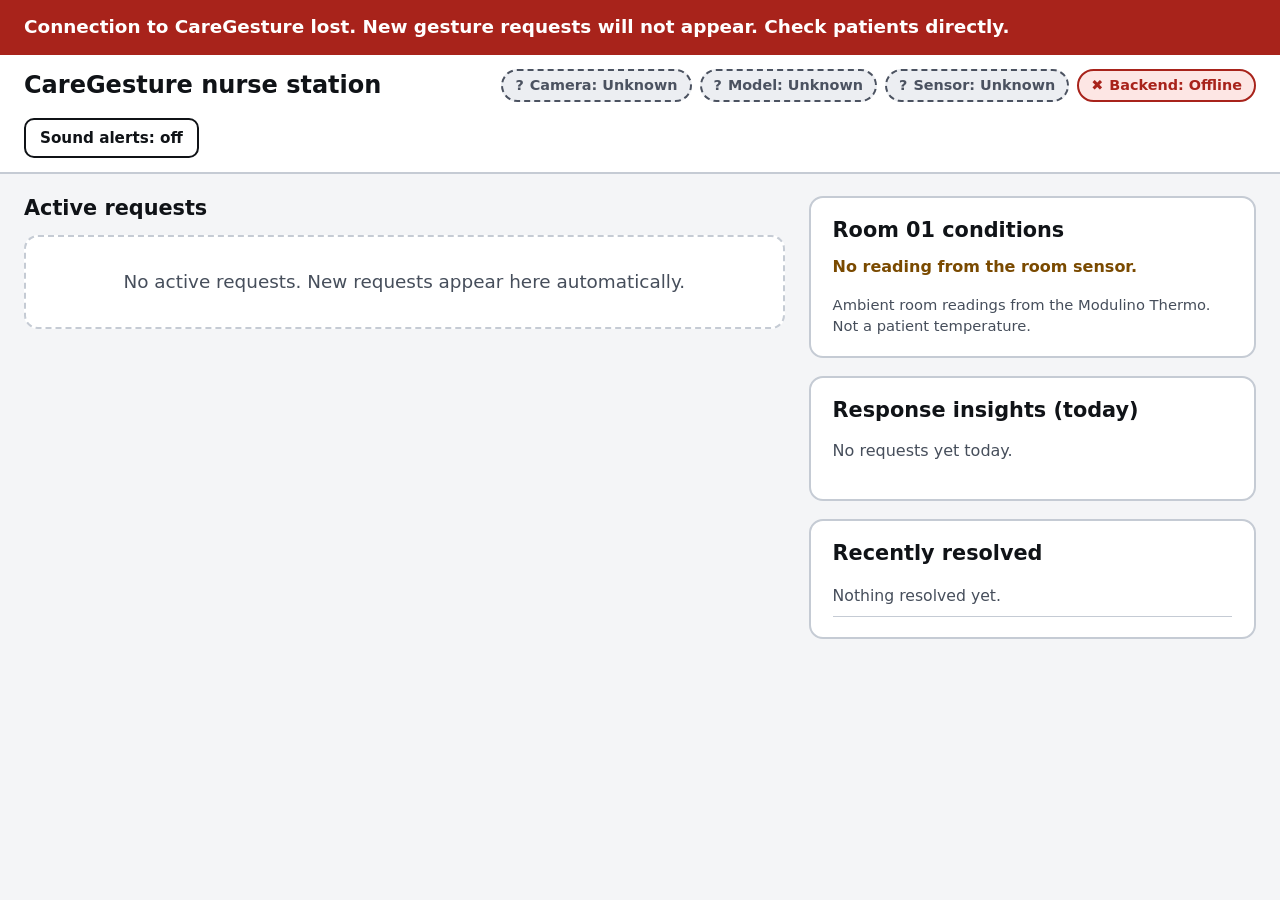
==== frontend/nurse.html @ 03e3c7c7 "Add patient and nurse dashboards for api.py" ====
<!doctype html>
<html lang="en">
<head>
  <meta charset="utf-8">
  <meta name="viewport" content="width=device-width, initial-scale=1">
  <title>CareGesture - Nurse station</title>
  <link rel="stylesheet" href="styles.css">
</head>
<body class="nurse">
  <div id="conn-banner" class="banner banner-danger" role="alert" hidden>
    Connection to CareGesture lost. New gesture requests will not appear. Check patients directly.
  </div>
  <div id="mock-banner" class="banner banner-demo" hidden>
    Demo mode: simulated data. Fictional rooms only. Not a clinical nurse-call system.
  </div>

  <header class="nurse-header">
    <h1>CareGesture nurse station</h1>
    <div id="health" class="health" aria-label="System health"></div>
    <button id="sound-toggle" class="btn btn-small" aria-pressed="false">Sound alerts: off</button>
  </header>

  <main class="nurse-main">
    <section aria-labelledby="active-title">
      <div class="section-head">
        <h2 id="active-title">Active requests</h2>
        <span id="active-count" class="count"></span>
      </div>
      <p id="notice" class="insight-callout" role="status" hidden></p>
      <div id="active-list" class="request-list"></div>
      <p id="sr-announce" class="muted" aria-live="assertive" style="position:absolute;left:-9999px"></p>
    </section>

    <aside class="side">
      <section class="panel" aria-labelledby="env-title">
        <h2 id="env-title">Room <span id="room-id"></span> conditions</h2>
        <div id="env-panel"></div>
        <p class="env-note">Ambient room readings from the Modulino Thermo. Not a patient temperature.</p>
      </section>

      <section class="panel" aria-labelledby="insight-title">
        <h2 id="insight-title">Response insights (today)</h2>
        <div id="insights"></div>
      </section>

      <section class="panel" aria-labelledby="resolved-title">
        <h2 id="resolved-title">Recently resolved</h2>
        <ol id="resolved-list" class="resolved-list"></ol>
      </section>
    </aside>
  </main>

  <section id="mock-controls" class="mock-controls" aria-labelledby="mock-title" hidden>
    <h2 id="mock-title">Demo-only controls</h2>
    <div class="row">
      <button class="btn btn-small" data-mock="seed">Add sample history</button>
      <button class="btn btn-small" data-mock="sensor" id="mock-sensor">Unplug sensor</button>
      <button class="btn btn-small" data-mock="reset">Reset demo</button>
      <span class="muted">Make gestures from the patient page's demo controls.</span>
    </div>
  </section>

  <script src="api_client.js"></script>
  <script>
  (function () {
    'use strict';
    const api = window.CareAPI;
    const u = api.util;
    const $ = (id) => document.getElementById(id);

    let requests = [];
    let status = null;
    let env = null;
    let detection = null;
    let failures = 0;
    let everConnected = false;
    let knownIds = null;
    const freshIds = new Set();
    const overdueAlerted = new Set();
    const pending = new Set();
    const errors = new Map();
    let soundOn = false;
    let audioCtx = null;

    $('room-id').textContent = api.ROOM_ID;

    // ---------- live updates ----------
    function onSnapshot(snap) {
      requests = snap.requests;
      status = snap.status;
      if (snap.environment !== undefined) env = snap.environment; // undefined = keep last reading
      failures = 0;
      everConnected = true;
      noticeChanges();
      render();
    }

    function onFail() {
      failures++;
      render();
    }

    async function pollDetection() {
      try { detection = await api.getDetection(); } catch (err) { detection = null; }
    }

    function loop(fn, ms) {
      (async function tick() {
        await fn();
        setTimeout(tick, ms);
      })();
    }

    // ---------- alerts ----------
    function beep(freq, ms) {
      if (!soundOn || !audioCtx) return;
      const osc = audioCtx.createOscillator();
      const gain = audioCtx.createGain();
      osc.frequency.value = freq;
      gain.gain.value = 0.15;
      osc.connect(gain).connect(audioCtx.destination);
      osc.start();
      osc.stop(audioCtx.currentTime + ms / 1000);
    }

    $('sound-toggle').addEventListener('click', () => {
      soundOn = !soundOn;
      if (soundOn && !audioCtx) audioCtx = new (window.AudioContext || window.webkitAudioContext)();
      $('sound-toggle').textContent = 'Sound alerts: ' + (soundOn ? 'on' : 'off');
      $('sound-toggle').setAttribute('aria-pressed', String(soundOn));
      if (soundOn) beep(660, 120);
    });

    function noticeChanges() {
      const ids = new Set(requests.map((r) => r.id));
      if (knownIds) {
        requests.forEach((r) => {
          if (!knownIds.has(r.id) && r.status === 'new') {
            freshIds.add(r.id);
            setTimeout(() => freshIds.delete(r.id), 3000);
            beep(880, 180);
            $('sr-announce').textContent = 'New ' + u.typeInfo(r.type).label + ' request from room ' + r.room_id;
          }
        });
      }
      knownIds = ids;
      const now = Date.now();
      requests.forEach((r) => {
        if (isOverdue(r, now) && !overdueAlerted.has(r.id)) {
          overdueAlerted.add(r.id);
          beep(520, 400);
        }
      });
    }

    function isOverdue(r, now) {
      return r.status === 'new' && r.created_ms && now - r.created_ms > api.OVERDUE_MS;
    }

    // ---------- actions ----------
    $('active-list').addEventListener('click', async (ev) => {
      const btn = ev.target.closest('button[data-action]');
      if (!btn) return;
      const id = btn.dataset.id;
      if (pending.has(id)) return;
      pending.add(id);
      errors.delete(id);
      renderActive(true);
      try {
        await api.updateRequest(id, btn.dataset.action);
        await live.refresh(); // show the backend's status, never an optimistic guess
      } catch (err) {
        if (err.status === 409 || err.status === 404) {
          // The card may vanish after the refresh, so say it at the top of the list instead.
          showNotice(err.status === 409
            ? 'Request ' + id + ' was already updated elsewhere. The list now shows its current status.'
            : 'Request ' + id + ' no longer exists on the backend.');
        } else {
          errors.set(id, 'Could not update. Check the connection and try again.');
        }
        await live.refresh();
      } finally {
        pending.delete(id);
        renderActive(true);
      }
    });

    let noticeTimer = null;
    function showNotice(text) {
      $('notice').textContent = text;
      $('notice').hidden = false;
      clearTimeout(noticeTimer);
      noticeTimer = setTimeout(() => { $('notice').hidden = true; }, 8000);
    }

    // ---------- rendering ----------
    function connected() {
      return everConnected && failures < 2;
    }

    function chip(label, value) {
      const cls = value === true ? 'ok' : value === false ? 'bad' : 'unknown';
      const word = value === true ? 'OK' : value === false ? 'Offline' : 'Unknown';
      const mark = value === true ? '✔' : value === false ? '✖' : '?';
      return '<span class="chip chip-' + cls + '"><span aria-hidden="true">' + mark + '</span>' + label + ': ' + word + '</span>';
    }

    function renderHealth() {
      const conn = connected();
      const s = conn && status ? status : { camera_ok: null, inference_ok: null, sensor_ok: null, backend_ok: false };
      let html = chip('Camera', s.camera_ok) + chip('Model', s.inference_ok) + chip('Sensor', s.sensor_ok) +
        chip('Backend', conn ? s.backend_ok : false);
      const attempts = detection ? detection.failed_attempts_recent : null;
      if (attempts !== null && attempts !== undefined) {
        const cls = attempts >= 3 ? 'warn' : 'ok';
        html += '<span class="chip chip-' + cls + '">Unrecognized attempts (10 min): ' + attempts + '</span>';
      }
      $('health').innerHTML = html;
      $('conn-banner').hidden = !(everConnected && failures >= 2) && !(failures >= 3);
    }

    function sortActive(list, now) {
      const rank = (r) => (isOverdue(r, now) ? 0 : r.status === 'new' ? 1 : 2);
      return list.slice().sort((a, b) => {
        const ra = rank(a), rb = rank(b);
        if (ra !== rb) return ra - rb;
        if (ra === 0) return (a.created_ms || 0) - (b.created_ms || 0); // overdue: oldest first
        if (ra === 1) return (b.created_ms || 0) - (a.created_ms || 0); // new: newest first
        return (a.created_ms || 0) - (b.created_ms || 0);              // acknowledged: oldest first
      });
    }

    function envLine(r, now) {
      if (r.type !== 'room_comfort') return '';
      const snap = r.environment;
      if (snap && snap.temperature_c !== null) {
        return '<div class="req-env">At request time: ' + snap.temperature_c.toFixed(1) + ' °C, ' +
          Math.round(snap.humidity_pct) + '% humidity</div>';
      }
      if (!env || u.isEnvironmentStale(env, now)) {
        return '<div class="req-env stale">Room sensor offline. No current reading.</div>';
      }
      return '<div class="req-env">Room now: ' + env.temperature_c.toFixed(1) + ' °C, ' +
        Math.round(env.humidity_pct) + '% humidity</div>';
    }

    function card(r, now) {
      const t = u.typeInfo(r.type);
      const overdue = isOverdue(r, now);
      const busy = pending.has(r.id);
      const action = r.status === 'new' ? 'acknowledged' : 'resolved';
      const actionLabel = busy ? 'Saving...' : r.status === 'new' ? 'Acknowledge' : 'Resolve';
      const btnClass = r.status === 'new' ? 'btn btn-primary' : 'btn btn-ok';
      const err = errors.get(r.id);
      const sinceMs = r.status === 'new' ? r.created_ms : r.acknowledged_ms;
      const waitLabel = r.status === 'new' ? 'Waiting' : 'Acknowledged';
      const waitText = sinceMs ? ' · <span class="req-wait">' + waitLabel + ' <span data-since="' + sinceMs + '">' +
        u.formatDuration(now - sinceMs) + '</span></span>' : '';
      return '' +
        '<article class="req-card status-' + r.status + (overdue ? ' overdue' : '') + (freshIds.has(r.id) ? ' fresh' : '') + '"' +
        ' aria-label="' + u.escapeHtml(t.label + ' request, room ' + r.room_id + ', ' + r.status) + '">' +
          '<div class="req-top">' +
            '<span class="req-icon" aria-hidden="true">' + t.icon + '</span>' +
            '<div><div class="req-type">' + u.escapeHtml(t.label) + '</div>' +
            '<div class="req-room">Room ' + u.escapeHtml(r.room_id) + ' · ' + u.escapeHtml(r.id) + '</div></div>' +
            '<div class="req-badges">' +
              (overdue ? '<span class="badge badge-overdue">Overdue</span>' : '') +
              '<span class="badge badge-' + r.status + '">' + (r.status === 'new' ? 'New' : 'Acknowledged') + '</span>' +
            '</div>' +
          '</div>' +
          '<div class="req-meta">Requested ' + u.formatClock(r.created_ms) + waitText + '</div>' +
          envLine(r, now) +
          '<div class="req-actions">' +
            '<button class="' + btnClass + '" data-id="' + u.escapeHtml(r.id) + '" data-action="' + action + '"' +
            ' data-focus-key="card-' + u.escapeHtml(r.id) + '"' + (busy ? ' disabled' : '') + '>' + actionLabel + '</button>' +
          '</div>' +
          (err ? '<p class="req-error" role="alert">' + u.escapeHtml(err) + '</p>' : '') +
        '</article>';
    }

    let lastActiveSig = '';
    function renderActive(force) {
      const now = Date.now();
      const active = sortActive(requests.filter((r) => r.status !== 'resolved'), now);
      const envKey = env ? [env.temperature_c, env.humidity_pct, u.isEnvironmentStale(env, now)].join('|') : 'none';
      const sig = JSON.stringify([
        active.map((r) => [r.id, r.status, isOverdue(r, now), freshIds.has(r.id)]),
        [...pending], [...errors], envKey,
      ]);
      const list = $('active-list');
      if (force || sig !== lastActiveSig) {
        lastActiveSig = sig;
        const focusKey = document.activeElement && document.activeElement.dataset
          ? document.activeElement.dataset.focusKey : null;
        list.innerHTML = active.length
          ? active.map((r) => card(r, now)).join('')
          : '<div class="empty">No active requests. New requests appear here automatically.</div>';
        if (focusKey) {
          const el = list.querySelector('[data-focus-key="' + CSS.escape(focusKey) + '"]');
          if (el) el.focus();
        }
      } else {
        list.querySelectorAll('[data-since]').forEach((el) => {
          el.textContent = u.formatDuration(now - Number(el.dataset.since));
        });
      }
      const newCount = active.filter((r) => r.status === 'new').length;
      $('active-count').textContent = active.length ? newCount + ' new · ' + active.length + ' open' : '';
      document.title = (newCount ? '(' + newCount + ') ' : '') + 'CareGesture - Nurse station';
    }

    function renderEnvironment() {
      const el = $('env-panel');
      const now = Date.now();
      if (!env || env.temperature_c === null) {
        el.innerHTML = '<p class="env-age stale">No reading from the room sensor.</p>';
        return;
      }
      const stale = u.isEnvironmentStale(env, now);
      const age = u.readingAgeMs(env, now);
      el.innerHTML =
        '<div class="env-big">' +
          '<div><div class="env-value">' + env.temperature_c.toFixed(1) + ' °C</div><div class="env-label">Temperature</div></div>' +
          '<div><div class="env-value">' + (env.humidity_pct === null ? '--' : Math.round(env.humidity_pct) + '%') + '</div><div class="env-label">Humidity</div></div>' +
        '</div>' +
        '<p class="env-age' + (stale ? ' stale' : '') + '">' +
          (stale ? 'Stale: sensor offline. Last reading ' + u.formatDuration(age) + ' ago.' : 'Updated ' + u.formatDuration(age) + ' ago') +
        '</p>';
    }

    function avg(values) {
      return values.length ? values.reduce((a, b) => a + b, 0) / values.length : null;
    }

    function renderInsights() {
      const dayStart = new Date();
      dayStart.setHours(0, 0, 0, 0);
      const today = requests.filter((r) => (r.created_ms || 0) >= dayStart.getTime());
      if (!today.length) {
        $('insights').innerHTML = '<p class="muted">No requests yet today.</p>';
        return;
      }
      const rows = Object.keys(api.REQUEST_TYPES).map((type) => {
        const list = today.filter((r) => r.type === type);
        const ack = avg(list.filter((r) => r.acknowledged_ms).map((r) => r.acknowledged_ms - r.created_ms));
        const res = avg(list.filter((r) => r.resolved_ms).map((r) => r.resolved_ms - r.created_ms));
        return { type, count: list.length, ack, res };
      });
      const body = rows.map((row) =>
        '<tr><td>' + u.escapeHtml(u.typeInfo(row.type).label) + '</td><td>' + row.count + '</td>' +
        '<td>' + (row.ack === null ? '--' : u.formatDuration(row.ack)) + '</td>' +
        '<td>' + (row.res === null ? '--' : u.formatDuration(row.res)) + '</td></tr>'
      ).join('');

      let callout = '';
      const timed = rows.filter((r) => r.ack !== null);
      if (timed.length >= 2) {
        const slowest = timed.reduce((a, b) => (b.ack > a.ack ? b : a));
        const fastest = timed.reduce((a, b) => (b.ack < a.ack ? b : a));
        if (slowest.ack > fastest.ack * 1.5) {
          callout = '<p class="insight-callout">' + u.escapeHtml(u.typeInfo(slowest.type).label) +
            ' requests wait longest to be acknowledged (' + u.formatDuration(slowest.ack) + ' on average).</p>';
        }
      }
      const hasHandled = today.some((r) => r.status !== 'new');
      const hasTimes = today.some((r) => r.acknowledged_ms);
      const note = hasHandled && !hasTimes
        ? '<p class="insight-note">Response times need acknowledged_at and resolved_at fields from the backend.</p>'
        : '';

      $('insights').innerHTML =
        '<table class="insights-table"><thead><tr><th>Type</th><th>Count</th><th>Avg to ack</th><th>Avg to resolve</th></tr></thead>' +
        '<tbody>' + body + '</tbody></table>' + callout + note;
    }

    function renderResolved() {
      const done = requests.filter((r) => r.status === 'resolved')
        .sort((a, b) => (b.resolved_ms || b.created_ms || 0) - (a.resolved_ms || a.created_ms || 0))
        .slice(0, 8);
      $('resolved-list').innerHTML = done.length
        ? done.map((r) => {
            const t = u.typeInfo(r.type);
            const took = r.resolved_ms && r.created_ms ? ' (took ' + u.formatDuration(r.resolved_ms - r.created_ms) + ')' : '';
            return '<li><strong>' + u.escapeHtml(t.label) + '</strong> · Room ' + u.escapeHtml(r.room_id) +
              ' · resolved ' + u.formatClock(r.resolved_ms || r.created_ms) + took + '</li>';
          }).join('')
        : '<li class="muted">Nothing resolved yet.</li>';
    }

    function render() {
      renderHealth();
      renderActive(false);
      renderEnvironment();
      renderInsights();
      renderResolved();
    }

    // ---------- demo-only controls ----------
    if (api.MOCK) {
      $('mock-banner').hidden = false;
      $('mock-controls').hidden = false;
      const sync = () => {
        $('mock-sensor').textContent = api.mock.getFlags().sensorOk ? 'Unplug sensor' : 'Reconnect sensor';
      };
      sync();
      $('mock-controls').addEventListener('click', (ev) => {
        const btn = ev.target.closest('button[data-mock]');
        if (!btn) return;
        if (btn.dataset.mock === 'seed') api.mock.seedHistory();
        if (btn.dataset.mock === 'sensor') api.mock.setSensorOk(!api.mock.getFlags().sensorOk);
        if (btn.dataset.mock === 'reset') { api.mock.reset(); knownIds = null; overdueAlerted.clear(); }
        sync();
      });
    }

    const live = api.live(onSnapshot, onFail);
    loop(pollDetection, api.POLL_MS);
  })();
  </script>
</body>
</html>
---- frontend/styles.css ----
/* CareGesture shared styles (Member 3). High contrast, large targets, no motion when reduced. */

:root {
  --bg: #f4f5f7;
  --surface: #ffffff;
  --text: #101317;
  --muted: #464e5b;
  --border: #c5cbd4;
  --accent: #0b57d0;
  --accent-ink: #ffffff;
  --ok: #0d6b37;
  --ok-bg: #e2f3e8;
  --warn: #7a4a00;
  --warn-bg: #fff0d1;
  --danger: #a8231b;
  --danger-bg: #fde6e4;
  --info: #0b3d91;
  --info-bg: #e5eeff;
  --unknown: #4b5260;
  --unknown-bg: #eceef2;
  --focus: #ffb300;
  --radius: 14px;
  font-family: system-ui, -apple-system, "Segoe UI", Roboto, "Helvetica Neue", Arial, sans-serif;
}

* { box-sizing: border-box; }
html, body { margin: 0; }
body { background: var(--bg); color: var(--text); line-height: 1.45; }
[hidden] { display: none !important; }
:focus-visible { outline: 4px solid var(--focus); outline-offset: 3px; }
h1, h2, h3 { line-height: 1.2; margin: 0; }
.muted { color: var(--muted); }

/* ---------- banners ---------- */
.banner { padding: 14px 24px; font-weight: 700; font-size: 1.15rem; }
.banner-danger { background: var(--danger); color: #fff; }
.banner-demo { background: #2f343c; color: #fff; font-weight: 600; font-size: 0.95rem; }

/* ---------- buttons ---------- */
.btn {
  font: inherit; font-weight: 700; font-size: 1.05rem;
  min-height: 52px; padding: 10px 22px; border-radius: 10px;
  border: 2px solid var(--text); background: var(--surface); color: var(--text); cursor: pointer;
}
.btn:hover { background: #e9ecf1; }
.btn-primary { background: var(--accent); border-color: var(--accent); color: var(--accent-ink); }
.btn-primary:hover { background: #0846a8; }
.btn-ok { background: var(--ok); border-color: var(--ok); color: #fff; }
.btn-ok:hover { background: #0a552c; }
.btn:disabled { opacity: 0.6; cursor: progress; }
.btn-small { min-height: 40px; padding: 6px 14px; font-size: 0.95rem; }

/* ---------- badges and chips ---------- */
.badge, .chip {
  display: inline-flex; align-items: center; gap: 6px;
  font-weight: 700; border-radius: 999px; padding: 4px 12px; font-size: 0.9rem; white-space: nowrap;
  border: 2px solid transparent;
}
.badge-new { background: var(--danger-bg); color: var(--danger); border-color: var(--danger); }
.badge-acknowledged { background: var(--warn-bg); color: var(--warn); border-color: var(--warn); }
.badge-resolved { background: var(--ok-bg); color: var(--ok); border-color: var(--ok); }
.badge-overdue { background: var(--danger); color: #fff; }
.chip-ok { background: var(--ok-bg); color: var(--ok); }
.chip-bad { background: var(--danger-bg); color: var(--danger); border-color: var(--danger); }
.chip-unknown { background: var(--unknown-bg); color: var(--unknown); border-style: dashed; border-color: var(--unknown); }
.chip-warn { background: var(--warn-bg); color: var(--warn); border-color: var(--warn); }

/* ---------- panels ---------- */
.panel {
  background: var(--surface); border: 2px solid var(--border); border-radius: var(--radius);
  padding: 20px 22px;
}
.panel h2 { font-size: 1.15rem; margin-bottom: 12px; }

/* ---------- mock controls ---------- */
.mock-controls {
  margin: 24px auto; max-width: 1100px; padding: 16px 20px;
  border: 2px dashed var(--unknown); border-radius: var(--radius); background: var(--unknown-bg);
}
.mock-controls h2 { font-size: 1rem; margin-bottom: 10px; }
.mock-controls .row { display: flex; flex-wrap: wrap; gap: 10px; align-items: center; }

/* =====================================================================
   Patient view
   ===================================================================== */
.patient main { max-width: 1100px; margin: 0 auto; padding: 20px 24px 40px; display: grid; gap: 22px; }
.patient-header {
  display: flex; justify-content: space-between; align-items: center; flex-wrap: wrap; gap: 12px;
  padding: 16px 24px; background: var(--surface); border-bottom: 2px solid var(--border);
  font-size: 1.25rem; font-weight: 700;
}
.env-mini { font-weight: 500; font-size: 1.05rem; color: var(--muted); }
.env-mini.stale { color: var(--warn); font-weight: 700; }

.state-panel {
  border-radius: 22px; padding: 36px 32px; text-align: center; border: 4px solid var(--accent);
  background: var(--surface);
}
.state-icon { font-size: clamp(3rem, 9vw, 5.5rem); line-height: 1; margin-bottom: 8px; }
.state-panel h1 { font-size: clamp(2.2rem, 6vw, 4rem); font-weight: 800; }
.state-panel p { font-size: clamp(1.25rem, 3vw, 1.8rem); margin: 12px 0 0; }
.state-ready { border-color: var(--accent); }
.state-recognizing { border-color: var(--info); background: var(--info-bg); color: var(--info); }
.state-sent { border-color: var(--ok); background: var(--ok-bg); color: var(--ok); }
.state-rejected { border-color: var(--warn); background: var(--warn-bg); color: var(--warn); }
.state-offline { border-color: var(--danger); background: var(--danger-bg); color: var(--danger); }
.state-connecting { border-color: var(--unknown); background: var(--unknown-bg); color: var(--unknown); }

.hold-progress {
  height: 28px; margin: 22px auto 0; max-width: 560px; border-radius: 999px;
  background: #ffffff; border: 3px solid currentColor; overflow: hidden;
}
.hold-bar { height: 100%; width: 0; background: currentColor; transition: width 0.3s linear; }

.last-request h2, .guide h2 { font-size: 1.5rem; margin-bottom: 14px; }
.last-type { font-size: 1.9rem; font-weight: 800; display: flex; align-items: center; gap: 12px; }
.last-msg { font-size: 1.35rem; margin: 8px 0 16px; }
.steps { list-style: none; padding: 0; margin: 0; display: grid; grid-template-columns: repeat(3, 1fr); gap: 10px; }
.steps li {
  padding: 14px 10px; border-radius: 12px; text-align: center; font-weight: 700; font-size: 1.1rem;
  border: 3px solid var(--border); color: var(--muted); background: var(--surface);
}
.steps li.done { border-color: var(--ok); color: var(--ok); background: var(--ok-bg); }
.steps li.current { border-color: var(--text); color: var(--text); background: #fff7d6; }

.guide-list { list-style: none; padding: 0; margin: 0; display: grid; grid-template-columns: repeat(3, 1fr); gap: 16px; }
.guide-list li {
  background: var(--surface); border: 3px solid var(--border); border-radius: var(--radius);
  padding: 20px 14px; text-align: center;
}
.guide-icon { font-size: clamp(3rem, 8vw, 4.5rem); line-height: 1.1; }
.guide-gesture { font-size: 1.2rem; font-weight: 700; margin-top: 8px; color: var(--muted); }
.guide-means { font-size: 1.5rem; font-weight: 800; margin-top: 4px; }

/* =====================================================================
   Nurse view
   ===================================================================== */
.nurse-header {
  display: flex; align-items: center; gap: 16px; flex-wrap: wrap;
  padding: 14px 24px; background: var(--surface); border-bottom: 2px solid var(--border);
}
.nurse-header h1 { font-size: 1.5rem; margin-right: auto; }
.health { display: flex; flex-wrap: wrap; gap: 8px; }
.nurse-main {
  max-width: 1300px; margin: 0 auto; padding: 22px 24px 40px;
  display: grid; grid-template-columns: minmax(0, 1.7fr) minmax(300px, 1fr); gap: 24px; align-items: start;
}
.nurse-main h2 { font-size: 1.3rem; }
.section-head { display: flex; align-items: baseline; gap: 10px; margin-bottom: 14px; }
.count { font-weight: 800; color: var(--muted); }
.request-list { display: grid; gap: 14px; }
.side { display: grid; gap: 18px; }

.empty {
  padding: 32px; text-align: center; font-size: 1.15rem; color: var(--muted);
  border: 2px dashed var(--border); border-radius: var(--radius); background: var(--surface);
}

.req-card {
  background: var(--surface); border: 2px solid var(--border); border-left: 10px solid var(--border);
  border-radius: 0 var(--radius) var(--radius) 0; padding: 16px 20px; display: grid; gap: 8px;
}
.req-card.status-new { border-left-color: var(--danger); }
.req-card.status-acknowledged { border-left-color: var(--warn); }
.req-card.overdue { border-color: var(--danger); border-left-color: var(--danger); background: #fff5f4; }
.req-card.fresh { animation: fresh 1.2s ease-out 2; }
@keyframes fresh { 0% { box-shadow: 0 0 0 0 rgba(168, 35, 27, 0.55); } 100% { box-shadow: 0 0 0 14px rgba(168, 35, 27, 0); } }
.req-top { display: flex; align-items: center; gap: 14px; flex-wrap: wrap; }
.req-icon { font-size: 2.4rem; line-height: 1; }
.req-type { font-size: 1.4rem; font-weight: 800; }
.req-room { font-size: 1rem; color: var(--muted); font-weight: 600; }
.req-badges { margin-left: auto; display: flex; gap: 8px; flex-wrap: wrap; }
.req-meta { font-size: 1.02rem; }
.req-wait { font-weight: 700; }
.req-env { font-size: 1rem; padding: 8px 12px; border-radius: 10px; background: var(--info-bg); color: var(--info); }
.req-env.stale { background: var(--warn-bg); color: var(--warn); font-weight: 700; }
.req-actions { display: flex; gap: 10px; flex-wrap: wrap; margin-top: 4px; }
.req-error { margin: 0; color: var(--danger); font-weight: 700; }

.env-big { display: flex; gap: 28px; flex-wrap: wrap; }
.env-value { font-size: 2.2rem; font-weight: 800; }
.env-label { color: var(--muted); font-weight: 600; }
.env-note { margin: 10px 0 0; font-size: 0.92rem; color: var(--muted); }
.env-age { margin-top: 8px; font-weight: 600; }
.env-age.stale { color: var(--warn); font-weight: 800; }

.insights-table { width: 100%; border-collapse: collapse; font-size: 0.98rem; }
.insights-table th, .insights-table td { text-align: left; padding: 8px 6px; border-bottom: 1px solid var(--border); }
.insights-table th { color: var(--muted); font-weight: 700; }
.insight-callout { margin: 12px 0 0; padding: 10px 12px; border-radius: 10px; background: var(--warn-bg); color: var(--warn); font-weight: 700; }
.insight-note { margin: 10px 0 0; font-size: 0.92rem; color: var(--muted); }

.resolved-list { list-style: none; padding: 0; margin: 0; display: grid; gap: 8px; }
.resolved-list li { padding: 8px 0; border-bottom: 1px solid var(--border); font-size: 0.98rem; }

@media (max-width: 900px) {
  .nurse-main { grid-template-columns: 1fr; }
}
@media (max-width: 700px) {
  .guide-list { grid-template-columns: 1fr; }
  .steps li { font-size: 0.95rem; padding: 10px 6px; }
  .state-panel { padding: 26px 18px; }
}
@media (prefers-reduced-motion: reduce) {
  *, *::before, *::after { animation: none !important; transition: none !important; }
}
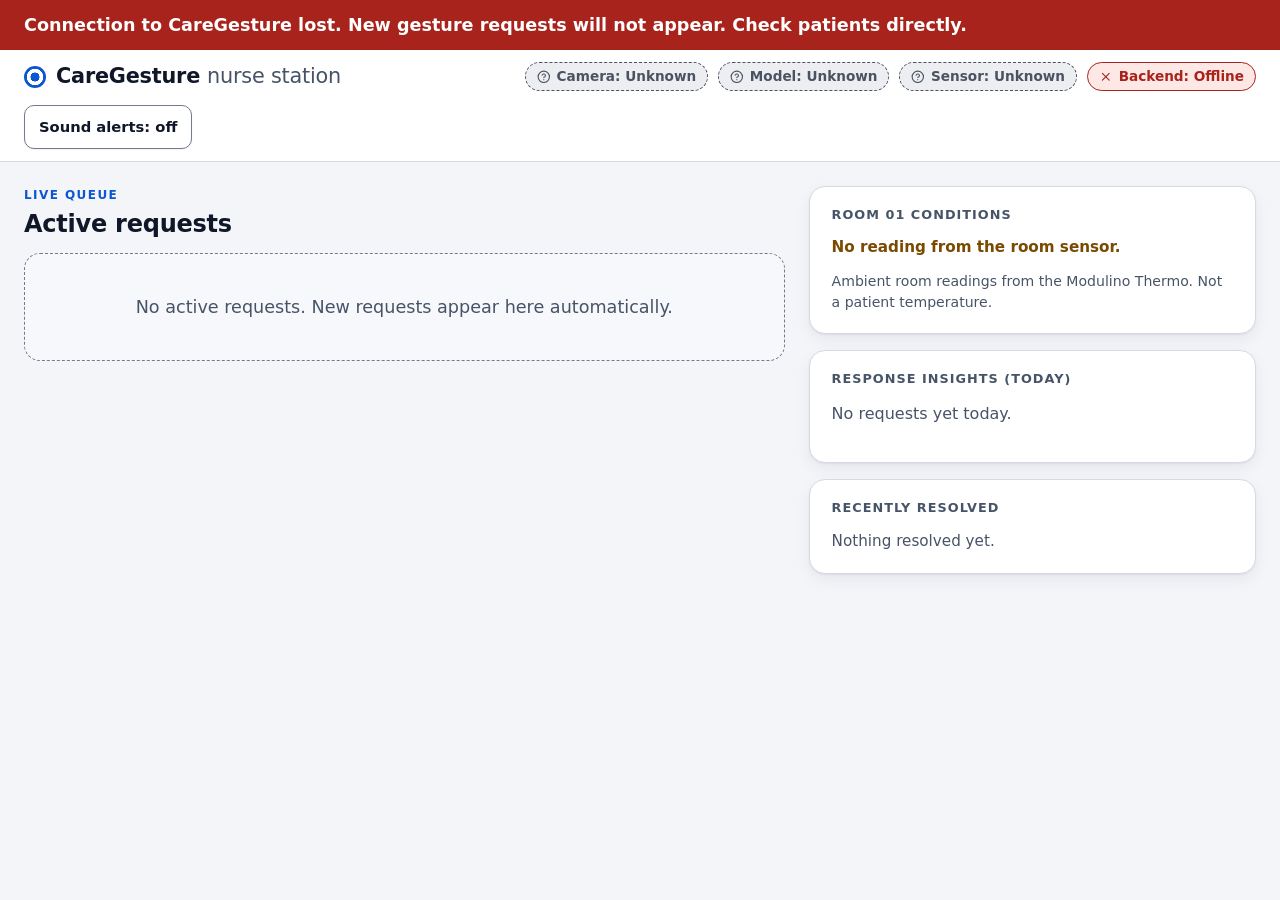
==== commit afdf344e: "Redesign frontend: launcher, patient guide layout, nurse status cards Rework styles into shared toke" ====
--- a/frontend/nurse.html
+++ b/frontend/nurse.html
@@ -4,7 +4,7 @@
   <meta charset="utf-8">
   <meta name="viewport" content="width=device-width, initial-scale=1">
   <title>CareGesture - Nurse station</title>
-  <link rel="stylesheet" href="styles.css">
+  <link rel="stylesheet" href="styles.css?v=9">
 </head>
 <body class="nurse">
   <div id="conn-banner" class="banner banner-danger" role="alert" hidden>
@@ -15,7 +15,7 @@
   </div>
 
   <header class="nurse-header">
-    <h1>CareGesture nurse station</h1>
+    <h1><span class="brand-mark" aria-hidden="true"></span><span>CareGesture <span class="h1-sub">nurse station</span></span></h1>
     <div id="health" class="health" aria-label="System health"></div>
     <button id="sound-toggle" class="btn btn-small" aria-pressed="false">Sound alerts: off</button>
   </header>
@@ -23,12 +23,12 @@
   <main class="nurse-main">
     <section aria-labelledby="active-title">
       <div class="section-head">
-        <h2 id="active-title">Active requests</h2>
+        <div><p class="eyebrow">Live queue</p><h2 id="active-title">Active requests</h2></div>
         <span id="active-count" class="count"></span>
       </div>
       <p id="notice" class="insight-callout" role="status" hidden></p>
       <div id="active-list" class="request-list"></div>
-      <p id="sr-announce" class="muted" aria-live="assertive" style="position:absolute;left:-9999px"></p>
+      <p id="sr-announce" class="sr-only" aria-live="assertive"></p>
     </section>
 
     <aside class="side">
@@ -60,7 +60,7 @@
     </div>
   </section>
 
-  <script src="api_client.js"></script>
+  <script src="api_client.js?v=9"></script>
   <script>
   (function () {
     'use strict';
@@ -201,8 +201,8 @@
     function chip(label, value) {
       const cls = value === true ? 'ok' : value === false ? 'bad' : 'unknown';
       const word = value === true ? 'OK' : value === false ? 'Offline' : 'Unknown';
-      const mark = value === true ? '✔' : value === false ? '✖' : '?';
-      return '<span class="chip chip-' + cls + '"><span aria-hidden="true">' + mark + '</span>' + label + ': ' + word + '</span>';
+      const mark = value === true ? api.ICONS.check : value === false ? api.ICONS.x : api.ICONS.help;
+      return '<span class="chip chip-' + cls + '">' + mark + label + ': ' + word + '</span>';
     }
 
     function renderHealth() {
@@ -254,21 +254,22 @@
       const err = errors.get(r.id);
       const sinceMs = r.status === 'new' ? r.created_ms : r.acknowledged_ms;
       const waitLabel = r.status === 'new' ? 'Waiting' : 'Acknowledged';
-      const waitText = sinceMs ? ' · <span class="req-wait">' + waitLabel + ' <span data-since="' + sinceMs + '">' +
+      const waitText = sinceMs ? '<span class="req-wait">' + waitLabel + ' <span data-since="' + sinceMs + '">' +
         u.formatDuration(now - sinceMs) + '</span></span>' : '';
       return '' +
         '<article class="req-card status-' + r.status + (overdue ? ' overdue' : '') + (freshIds.has(r.id) ? ' fresh' : '') + '"' +
         ' aria-label="' + u.escapeHtml(t.label + ' request, room ' + r.room_id + ', ' + r.status) + '">' +
           '<div class="req-top">' +
-            '<span class="req-icon" aria-hidden="true">' + t.icon + '</span>' +
+            '<span class="req-icon" aria-hidden="true">' + t.symbol + '</span>' +
             '<div><div class="req-type">' + u.escapeHtml(t.label) + '</div>' +
             '<div class="req-room">Room ' + u.escapeHtml(r.room_id) + ' · ' + u.escapeHtml(r.id) + '</div></div>' +
             '<div class="req-badges">' +
-              (overdue ? '<span class="badge badge-overdue">Overdue</span>' : '') +
-              '<span class="badge badge-' + r.status + '">' + (r.status === 'new' ? 'New' : 'Acknowledged') + '</span>' +
+              // Overdue already implies new, so one badge says it.
+              (overdue ? '<span class="badge badge-overdue">Overdue</span>'
+                : '<span class="badge badge-' + r.status + '">' + (r.status === 'new' ? 'New' : 'Acknowledged') + '</span>') +
             '</div>' +
           '</div>' +
-          '<div class="req-meta">Requested ' + u.formatClock(r.created_ms) + waitText + '</div>' +
+          '<div class="req-meta"><span>Requested ' + u.formatClock(r.created_ms) + '</span>' + waitText + '</div>' +
           envLine(r, now) +
           '<div class="req-actions">' +
             '<button class="' + btnClass + '" data-id="' + u.escapeHtml(r.id) + '" data-action="' + action + '"' +
--- a/frontend/styles.css
+++ b/frontend/styles.css
@@ -1,205 +1,498 @@
-/* CareGesture shared styles (Member 3). High contrast, large targets, no motion when reduced. */
+/* CareGesture shared styles (Member 3). High contrast, large targets, no motion when reduced.
+ *
+ * Colour is reserved for meaning: blue = action, green = done / healthy, amber = needs a look,
+ * red = waiting or broken. Surfaces stay neutral so a status colour is never competing with
+ * decoration. System fonts on purpose: the screens must render with no internet on the ward LAN.
+ */
 
 :root {
-  --bg: #f4f5f7;
+  --bg: #f3f5f9;
   --surface: #ffffff;
-  --text: #101317;
-  --muted: #464e5b;
-  --border: #c5cbd4;
+  --surface-sunken: #f7f8fb;
+  --surface-hover: #eef1f6;
+  --surface-active: #e3e7ee;
+  --ink: #182235;
+  --ink-text: #e6e9f0;
+  --ink-muted: #c8d1df;
+  --text: #0f1728;
+  --muted: #475467;
+  --border: #d5dae3;
+  --border-strong: #717b8c;
   --accent: #0b57d0;
+  --accent-hover: #0846a8;
+  --accent-active: #063a8c;
   --accent-ink: #ffffff;
   --ok: #0d6b37;
-  --ok-bg: #e2f3e8;
+  --ok-hover: #0a552c;
+  --ok-active: #084423;
+  --ok-bg: #e4f4ea;
   --warn: #7a4a00;
-  --warn-bg: #fff0d1;
+  --warn-bg: #fff1d6;
   --danger: #a8231b;
-  --danger-bg: #fde6e4;
+  --danger-bg: #fde8e6;
+  --danger-surface: #fff5f4;
   --info: #0b3d91;
-  --info-bg: #e5eeff;
+  --info-bg: #e7efff;
+  --info-bg-hover: #dbe7ff;
   --unknown: #4b5260;
   --unknown-bg: #eceef2;
   --focus: #ffb300;
-  --radius: 14px;
+  --radius-lg: 20px;
+  --radius: 16px;
+  --radius-sm: 10px;
+  --radius-pill: 999px;
+  --shadow: 0 1px 2px rgba(15, 23, 40, 0.06), 0 6px 16px rgba(15, 23, 40, 0.06);
+  --shadow-raised: 0 1px 2px rgba(15, 23, 40, 0.08), 0 12px 28px rgba(15, 23, 40, 0.10);
+  --page-max: 1100px;
+  --gutter: 24px;
   font-family: system-ui, -apple-system, "Segoe UI", Roboto, "Helvetica Neue", Arial, sans-serif;
 }
 
 * { box-sizing: border-box; }
 html, body { margin: 0; }
-body { background: var(--bg); color: var(--text); line-height: 1.45; }
+body {
+  min-height: 100vh; background: var(--bg); color: var(--text); line-height: 1.5;
+  -webkit-font-smoothing: antialiased; text-rendering: optimizeLegibility;
+}
 [hidden] { display: none !important; }
-:focus-visible { outline: 4px solid var(--focus); outline-offset: 3px; }
-h1, h2, h3 { line-height: 1.2; margin: 0; }
+/* Dark ring inside an amber halo, so focus is visible on light and coloured surfaces alike. */
+:focus-visible { outline: 3px solid var(--text); outline-offset: 2px; box-shadow: 0 0 0 8px var(--focus); }
+h1, h2, h3 { line-height: 1.2; margin: 0; letter-spacing: -0.01em; }
 .muted { color: var(--muted); }
+.sr-only { position: absolute; width: 1px; height: 1px; margin: -1px; padding: 0; overflow: hidden; clip-path: inset(50%); white-space: nowrap; }
+.eyebrow { margin: 0 0 6px; color: var(--accent); font-size: 0.75rem; font-weight: 800; letter-spacing: 0.12em; text-transform: uppercase; }
+.icon { width: 1em; height: 1em; flex: none; display: block; }
+
+/* ---------- brand ---------- */
+.brand { display: inline-flex; align-items: center; gap: 10px; font-weight: 800; letter-spacing: -0.01em; }
+.brand-mark {
+  display: inline-block; width: 22px; height: 22px; flex: none; border-radius: 50%;
+  background: radial-gradient(circle, var(--accent) 0 28%, #fff 30% 52%, var(--accent) 54%);
+}
 
 /* ---------- banners ---------- */
-.banner { padding: 14px 24px; font-weight: 700; font-size: 1.15rem; }
+.banner { padding: 12px var(--gutter); font-weight: 700; font-size: 1.1rem; }
 .banner-danger { background: var(--danger); color: #fff; }
-.banner-demo { background: #2f343c; color: #fff; font-weight: 600; font-size: 0.95rem; }
+.banner-demo { background: var(--ink); color: var(--ink-text); font-weight: 600; font-size: 0.9rem; padding: 8px var(--gutter); }
 
 /* ---------- buttons ---------- */
 .btn {
-  font: inherit; font-weight: 700; font-size: 1.05rem;
-  min-height: 52px; padding: 10px 22px; border-radius: 10px;
-  border: 2px solid var(--text); background: var(--surface); color: var(--text); cursor: pointer;
-}
-.btn:hover { background: #e9ecf1; }
+  display: inline-flex; align-items: center; justify-content: center; gap: 8px;
+  font: inherit; font-weight: 700; font-size: 1.05rem; text-decoration: none;
+  min-height: 48px; padding: 10px 22px; border-radius: 12px;
+  border: 1.5px solid var(--border-strong); background: var(--surface); color: var(--text); cursor: pointer;
+  box-shadow: 0 1px 2px rgba(15, 23, 40, 0.06);
+  transition: background-color 0.15s ease-out, border-color 0.15s ease-out, box-shadow 0.15s ease-out;
+}
+.btn:focus-visible { box-shadow: 0 0 0 8px var(--focus); }
+.btn:hover { background: var(--surface-hover); border-color: var(--text); }
+.btn:active { box-shadow: none; background: var(--surface-active); }
 .btn-primary { background: var(--accent); border-color: var(--accent); color: var(--accent-ink); }
-.btn-primary:hover { background: #0846a8; }
+.btn-primary:hover { background: var(--accent-hover); border-color: var(--accent-hover); }
+.btn-primary:active { background: var(--accent-active); }
 .btn-ok { background: var(--ok); border-color: var(--ok); color: #fff; }
-.btn-ok:hover { background: #0a552c; }
+.btn-ok:hover { background: var(--ok-hover); border-color: var(--ok-hover); }
+.btn-ok:active { background: var(--ok-active); }
 .btn:disabled { opacity: 0.6; cursor: progress; }
-.btn-small { min-height: 40px; padding: 6px 14px; font-size: 0.95rem; }
+.btn-small { min-height: 44px; padding: 6px 14px; font-size: 0.92rem; border-radius: var(--radius-sm); }
+.btn[aria-pressed="true"] { background: var(--info-bg); border-color: var(--accent); color: var(--info); }
 
 /* ---------- badges and chips ---------- */
 .badge, .chip {
   display: inline-flex; align-items: center; gap: 6px;
-  font-weight: 700; border-radius: 999px; padding: 4px 12px; font-size: 0.9rem; white-space: nowrap;
-  border: 2px solid transparent;
+  font-weight: 700; border-radius: var(--radius-pill); padding: 3px 11px; font-size: 0.85rem; white-space: nowrap;
+  border: 1.5px solid transparent;
 }
 .badge-new { background: var(--danger-bg); color: var(--danger); border-color: var(--danger); }
 .badge-acknowledged { background: var(--warn-bg); color: var(--warn); border-color: var(--warn); }
 .badge-resolved { background: var(--ok-bg); color: var(--ok); border-color: var(--ok); }
 .badge-overdue { background: var(--danger); color: #fff; }
-.chip-ok { background: var(--ok-bg); color: var(--ok); }
+/* Healthy is the quiet state: plain text and a green tick. Only faults get a filled chip. */
+.chip-ok { padding-inline: 4px; color: var(--muted); font-weight: 600; }
+.chip-ok .icon { color: var(--ok); stroke-width: 3; }
 .chip-bad { background: var(--danger-bg); color: var(--danger); border-color: var(--danger); }
 .chip-unknown { background: var(--unknown-bg); color: var(--unknown); border-style: dashed; border-color: var(--unknown); }
 .chip-warn { background: var(--warn-bg); color: var(--warn); border-color: var(--warn); }
 
 /* ---------- panels ---------- */
 .panel {
-  background: var(--surface); border: 2px solid var(--border); border-radius: var(--radius);
-  padding: 20px 22px;
+  background: var(--surface); border: 1px solid var(--border); border-radius: var(--radius);
+  padding: 20px 22px; box-shadow: var(--shadow);
 }
 .panel h2 { font-size: 1.15rem; margin-bottom: 12px; }
+
+/* ---------- page headers ---------- */
+.patient-header, .nurse-header {
+  display: flex; align-items: center; flex-wrap: wrap; gap: 14px;
+  padding: 12px max(var(--gutter), calc((100vw - var(--page-max)) / 2 + var(--gutter)));
+  background: var(--surface); border-bottom: 1px solid var(--border);
+}
 
 /* ---------- mock controls ---------- */
 .mock-controls {
-  margin: 24px auto; max-width: 1100px; padding: 16px 20px;
-  border: 2px dashed var(--unknown); border-radius: var(--radius); background: var(--unknown-bg);
-}
-.mock-controls h2 { font-size: 1rem; margin-bottom: 10px; }
-.mock-controls .row { display: flex; flex-wrap: wrap; gap: 10px; align-items: center; }
+  margin: 8px auto 32px; max-width: calc(var(--page-max) - 2 * var(--gutter)); padding: 14px 18px;
+  border: 1.5px dashed var(--border-strong); border-radius: var(--radius); background: var(--unknown-bg);
+}
+.mock-controls h2 {
+  font-size: 0.8rem; margin-bottom: 10px; text-transform: uppercase; letter-spacing: 0.08em; color: var(--unknown);
+}
+.mock-controls .row { display: flex; flex-wrap: wrap; gap: 8px; align-items: center; }
 
 /* =====================================================================
    Patient view
    ===================================================================== */
-.patient main { max-width: 1100px; margin: 0 auto; padding: 20px 24px 40px; display: grid; gap: 22px; }
-.patient-header {
-  display: flex; justify-content: space-between; align-items: center; flex-wrap: wrap; gap: 12px;
-  padding: 16px 24px; background: var(--surface); border-bottom: 2px solid var(--border);
-  font-size: 1.25rem; font-weight: 700;
-}
-.env-mini { font-weight: 500; font-size: 1.05rem; color: var(--muted); }
+.patient { --page-max: 1240px; }
+.patient main {
+  max-width: var(--page-max); margin: 0 auto; padding: 24px var(--gutter) 32px;
+  display: grid; gap: 24px; align-items: start;
+}
+.patient-header { font-size: 1.2rem; }
+.room-tag {
+  font-weight: 700; font-size: 1.05rem; padding: 4px 14px; border-radius: var(--radius-pill);
+  background: var(--info-bg); color: var(--info);
+}
+.env-mini { margin-left: auto; font-weight: 500; font-size: 1.05rem; color: var(--muted); font-variant-numeric: tabular-nums; }
 .env-mini.stale { color: var(--warn); font-weight: 700; }
 
+/* The state panel is the one thing a patient must be able to read from the bed. */
 .state-panel {
-  border-radius: 22px; padding: 36px 32px; text-align: center; border: 4px solid var(--accent);
-  background: var(--surface);
-}
-.state-icon { font-size: clamp(3rem, 9vw, 5.5rem); line-height: 1; margin-bottom: 8px; }
-.state-panel h1 { font-size: clamp(2.2rem, 6vw, 4rem); font-weight: 800; }
-.state-panel p { font-size: clamp(1.25rem, 3vw, 1.8rem); margin: 12px 0 0; }
-.state-ready { border-color: var(--accent); }
-.state-recognizing { border-color: var(--info); background: var(--info-bg); color: var(--info); }
-.state-sent { border-color: var(--ok); background: var(--ok-bg); color: var(--ok); }
-.state-rejected { border-color: var(--warn); background: var(--warn-bg); color: var(--warn); }
-.state-offline { border-color: var(--danger); background: var(--danger-bg); color: var(--danger); }
-.state-connecting { border-color: var(--unknown); background: var(--unknown-bg); color: var(--unknown); }
+  --state: var(--accent); --state-bg: var(--surface);
+  border-radius: var(--radius-lg); padding: 36px 32px 32px; text-align: center;
+  border: 2px solid var(--state); background: var(--state-bg); box-shadow: var(--shadow-raised);
+  /* No colour transitions: a status must never be shown in a half-way colour. */
+}
+.state-icon {
+  position: relative; display: grid; place-items: center; margin: 0 auto 20px;
+  width: clamp(88px, 13vw, 120px); aspect-ratio: 1; border-radius: 50%;
+  background: var(--state); color: #fff; line-height: 1;
+  font-size: clamp(2.6rem, 7vw, 3.75rem);
+}
+.state-icon .icon { width: 0.95em; height: 0.95em; stroke-width: 2.25; }
+.state-panel h1 { font-size: clamp(2.2rem, 6vw, 4rem); font-weight: 800; letter-spacing: -0.02em; }
+.state-panel p { font-size: clamp(1.25rem, 3vw, 1.7rem); margin: 12px 0 0; }
+.state-ready { --state: var(--accent); }
+.state-ready p { color: var(--muted); }
+.state-recognizing { --state: var(--info); --state-bg: var(--info-bg); color: var(--info); }
+.state-sent { --state: var(--ok); --state-bg: var(--ok-bg); color: var(--ok); }
+.state-rejected { --state: var(--warn); --state-bg: var(--warn-bg); color: var(--warn); }
+.state-offline { --state: var(--danger); --state-bg: var(--danger-bg); color: var(--danger); }
+.state-connecting { --state: var(--unknown); --state-bg: var(--unknown-bg); color: var(--unknown); }
+/* While recognizing, the disc shows the hand emoji, so keep it light. */
+.state-recognizing .state-icon { background: #fff; box-shadow: inset 0 0 0 3px var(--state); }
+/* A slow ring shows the camera is watching. */
+.state-ready .state-icon::after {
+  content: ""; position: absolute; inset: 0; border-radius: 50%;
+  border: 3px solid var(--state); animation: watching 2.4s ease-out infinite;
+}
+@keyframes watching { 0% { transform: scale(1); opacity: 0.55; } 100% { transform: scale(1.45); opacity: 0; } }
 
 .hold-progress {
-  height: 28px; margin: 22px auto 0; max-width: 560px; border-radius: 999px;
-  background: #ffffff; border: 3px solid currentColor; overflow: hidden;
-}
-.hold-bar { height: 100%; width: 0; background: currentColor; transition: width 0.3s linear; }
-
-.last-request h2, .guide h2 { font-size: 1.5rem; margin-bottom: 14px; }
-.last-type { font-size: 1.9rem; font-weight: 800; display: flex; align-items: center; gap: 12px; }
-.last-msg { font-size: 1.35rem; margin: 8px 0 16px; }
-.steps { list-style: none; padding: 0; margin: 0; display: grid; grid-template-columns: repeat(3, 1fr); gap: 10px; }
-.steps li {
-  padding: 14px 10px; border-radius: 12px; text-align: center; font-weight: 700; font-size: 1.1rem;
-  border: 3px solid var(--border); color: var(--muted); background: var(--surface);
-}
-.steps li.done { border-color: var(--ok); color: var(--ok); background: var(--ok-bg); }
-.steps li.current { border-color: var(--text); color: var(--text); background: #fff7d6; }
-
-.guide-list { list-style: none; padding: 0; margin: 0; display: grid; grid-template-columns: repeat(3, 1fr); gap: 16px; }
+  height: 22px; margin: 26px auto 0; max-width: 560px; border-radius: var(--radius-pill);
+  background: #fff; border: 2px solid currentColor; overflow: hidden; padding: 3px;
+}
+.hold-bar { height: 100%; width: 0; border-radius: var(--radius-pill); background: currentColor; transition: width 0.3s linear; }
+
+/* Camera preview: a secondary tool, separated from the status by a hairline. */
+.camera-preview {
+  display: grid; gap: 12px; margin-top: 28px; padding-top: 18px;
+  border-top: 1px solid color-mix(in srgb, var(--state) 22%, var(--border));
+}
+.camera-toolbar {
+  display: flex; align-items: center; justify-content: center; gap: 18px;
+  color: var(--muted); text-align: left;
+}
+.camera-toolbar h2 { margin: 0; color: var(--text); font-size: 1rem; letter-spacing: 0; }
+.camera-toolbar p { margin: 2px 0 0; font-size: 0.9rem; color: var(--muted); }
+.camera-toggle {
+  display: inline-flex; align-items: center; gap: 8px; flex: none; min-height: 44px; padding: 7px 16px 7px 12px;
+  border: 1.5px solid transparent; border-radius: var(--radius-pill); background: var(--info-bg); color: var(--info);
+  font: inherit; font-size: 0.95rem; font-weight: 700; cursor: pointer;
+  transition: background-color 0.15s ease-out, border-color 0.15s ease-out;
+}
+.camera-toggle:hover { background: var(--info-bg-hover); border-color: var(--accent); }
+.camera-toggle:active { background: var(--info-bg-hover); }
+.camera-toggle:disabled { opacity: 0.6; cursor: progress; }
+.camera-toggle-icon {
+  display: grid; place-items: center; width: 24px; height: 24px; border-radius: 50%;
+  background: var(--accent); color: #fff; font-size: 13px; line-height: 1;
+}
+.camera-stage {
+  position: relative; overflow: hidden; border-radius: var(--radius);
+  width: 100%; aspect-ratio: 4 / 3; background: #111827; border: 1px solid rgba(15, 23, 40, 0.18); box-shadow: var(--shadow);
+}
+.camera-stage video { display: block; width: 100%; height: 100%; object-fit: cover; transform: scaleX(-1); }
+.camera-private {
+  position: absolute; left: 10px; top: 10px; padding: 5px 10px; border-radius: var(--radius-pill);
+  background: rgba(15, 23, 40, 0.78); color: #fff; font-size: 0.78rem; font-weight: 700;
+}
+.camera-private span { color: #4ade80; margin-right: 5px; }
+.camera-message { margin: 0; padding: 10px 12px; border-radius: var(--radius-sm); background: var(--warn-bg); color: var(--warn); font-size: 1rem; font-weight: 700; }
+.state-panel .camera-message { font-size: 1rem; margin: 0; }
+
+/* With the preview open, status and video sit side by side. */
+.state-panel:has(.camera-stage:not([hidden])) {
+  display: grid; grid-template-columns: minmax(0, 1fr) minmax(280px, 380px); align-items: center; gap: 30px;
+  padding: 28px 32px; text-align: left;
+}
+.state-panel:has(.camera-stage:not([hidden])) .state-icon { margin-left: 0; width: 92px; }
+.state-panel:has(.camera-stage:not([hidden])) .state-status h1 { font-size: clamp(2.2rem, 4.5vw, 3.25rem); }
+.state-panel:has(.camera-stage:not([hidden])) .camera-preview { margin: 0; padding: 0; border: 0; }
+.state-panel:has(.camera-stage:not([hidden])) .camera-toolbar { justify-content: flex-end; order: 2; }
+.state-panel:has(.camera-stage:not([hidden])) .camera-toolbar > div { display: none; }
+.state-panel:has(.camera-stage:not([hidden])) .camera-stage { order: 1; }
+.state-panel:has(.camera-stage:not([hidden])) .camera-message { order: 3; }
+
+.last-request h2 { font-size: 1.2rem; margin-bottom: 14px; }
+.last-request.panel { padding: 22px 24px; }
+.last-type { font-size: 1.8rem; font-weight: 800; display: flex; align-items: center; gap: 14px; letter-spacing: -0.01em; }
+.type-symbol, .req-icon {
+  display: grid; place-items: center; flex: none; width: 52px; height: 52px; border-radius: 14px;
+  background: var(--info-bg); color: var(--info); font-size: 1.75rem; line-height: 1;
+}
+.last-msg { font-size: 1.3rem; margin: 10px 0 20px; }
+/* Request pipeline. The line shimmers only while the request is still in progress. */
+.steps {
+  --progress: 0%; list-style: none; position: relative; padding: 0; margin: 0;
+  display: grid; grid-template-columns: repeat(3, 1fr); gap: 8px;
+}
+.steps.steps-1 { --progress: 50%; }
+.steps.steps-2 { --progress: 100%; }
+.steps::before, .steps::after {
+  content: ""; position: absolute; z-index: 0; top: 10px; left: 16.666%; height: 5px; border-radius: var(--radius-pill);
+}
+.steps::before { right: 16.666%; background: var(--border); }
+.steps::after {
+  width: calc(var(--progress) * 0.6667);
+  background: linear-gradient(90deg, var(--ok) 0 38%, #65d996 48%, var(--ok) 58% 100%);
+  background-size: 90px 100%; animation: pipeline-train 1.25s linear infinite;
+}
+.steps.steps-2::after { background: var(--ok); animation: none; }
+@keyframes pipeline-train { to { background-position: 90px 0; } }
+.steps li { position: relative; z-index: 1; padding-top: 29px; text-align: center; font-weight: 700; font-size: 1.05rem; color: var(--muted); }
+.steps li::before {
+  content: ""; position: absolute; top: 2px; left: 50%; width: 18px; height: 18px; transform: translateX(-50%);
+  border: 4px solid var(--surface); border-radius: 50%; background: var(--border-strong); box-shadow: 0 0 0 2px var(--border);
+}
+.steps li.done { color: var(--ok); }
+.steps li.done::before { background: var(--ok); box-shadow: 0 0 0 2px var(--ok); }
+.steps li.current { color: var(--text); }
+.steps li.current::before { background: #fff; box-shadow: 0 0 0 3px var(--ok), 0 0 0 7px var(--ok-bg); }
+
+/* With no request yet, the panel shrinks to one quiet line. */
+.last-request.panel:has(#last-request > p.muted:only-child) {
+  display: flex; align-items: baseline; flex-wrap: wrap; gap: 6px 16px; padding: 14px 24px;
+  background: transparent; border-style: dashed; border-color: var(--border-strong); box-shadow: none;
+}
+.last-request.panel:has(#last-request > p.muted:only-child) h2 { margin: 0; font-size: 1.1rem; }
+.last-request.panel:has(#last-request > p.muted:only-child) p { margin: 0; font-size: 1.1rem; }
+
+/* Gesture guide: one row per gesture, hand shape first, meaning beside it. */
+.guide h2 { font-size: 1.2rem; margin-bottom: 6px; }
+.guide-hint { margin: 0 0 16px; color: var(--muted); font-size: 1rem; }
+.guide-list { list-style: none; padding: 0; margin: 0; display: grid; grid-template-columns: repeat(3, 1fr); gap: 12px; }
 .guide-list li {
-  background: var(--surface); border: 3px solid var(--border); border-radius: var(--radius);
-  padding: 20px 14px; text-align: center;
-}
-.guide-icon { font-size: clamp(3rem, 8vw, 4.5rem); line-height: 1.1; }
-.guide-gesture { font-size: 1.2rem; font-weight: 700; margin-top: 8px; color: var(--muted); }
-.guide-means { font-size: 1.5rem; font-weight: 800; margin-top: 4px; }
+  display: grid; grid-template-columns: auto minmax(0, 1fr); align-items: center; column-gap: 18px;
+  background: var(--surface); border: 1px solid var(--border); border-radius: var(--radius);
+  padding: 14px 20px; box-shadow: var(--shadow);
+}
+.guide-icon { grid-row: 1 / span 2; font-size: 3.4rem; line-height: 1.15; }
+.guide-gesture {
+  align-self: end; font-size: 0.82rem; font-weight: 700; color: var(--muted);
+  text-transform: uppercase; letter-spacing: 0.08em;
+}
+.guide-means {
+  align-self: start; font-size: 1.4rem; font-weight: 800; letter-spacing: -0.01em;
+  display: flex; align-items: center; gap: 8px;
+}
+.guide-means .icon { color: var(--accent); }
+
+/* Wide screens: the guide stays beside the status, so nothing needed sits below the fold. */
+@media (min-width: 1000px) {
+  .patient main { grid-template-columns: minmax(0, 1fr) 340px; grid-template-areas: "state guide" "last guide"; }
+  .state-panel { grid-area: state; }
+  .last-request { grid-area: last; }
+  .guide { grid-area: guide; }
+  .guide-list { grid-template-columns: 1fr; }
+}
+/* Tablet: three narrow cards, so stack hand over meaning. */
+@media (min-width: 701px) and (max-width: 999px) {
+  .guide-list li { grid-template-columns: 1fr; justify-items: center; text-align: center; padding: 18px 12px; }
+  .guide-icon { grid-row: auto; }
+  .guide-gesture { margin-top: 6px; }
+}
 
 /* =====================================================================
    Nurse view
    ===================================================================== */
-.nurse-header {
-  display: flex; align-items: center; gap: 16px; flex-wrap: wrap;
-  padding: 14px 24px; background: var(--surface); border-bottom: 2px solid var(--border);
-}
-.nurse-header h1 { font-size: 1.5rem; margin-right: auto; }
-.health { display: flex; flex-wrap: wrap; gap: 8px; }
+.nurse { --page-max: 1300px; }
+/* Health stays in view while the queue scrolls. */
+.nurse-header { position: sticky; top: 0; z-index: 10; }
+.nurse-header h1 { font-size: 1.3rem; margin-right: auto; display: flex; align-items: center; gap: 10px; }
+.h1-sub { font-weight: 500; color: var(--muted); }
+.health { display: flex; flex-wrap: wrap; gap: 4px 10px; align-items: center; }
 .nurse-main {
-  max-width: 1300px; margin: 0 auto; padding: 22px 24px 40px;
+  max-width: var(--page-max); margin: 0 auto; padding: 24px var(--gutter) 32px;
   display: grid; grid-template-columns: minmax(0, 1.7fr) minmax(300px, 1fr); gap: 24px; align-items: start;
 }
-.nurse-main h2 { font-size: 1.3rem; }
-.section-head { display: flex; align-items: baseline; gap: 10px; margin-bottom: 14px; }
-.count { font-weight: 800; color: var(--muted); }
+.nurse-main h2 { font-size: 1.5rem; }
+.section-head { display: flex; align-items: flex-end; justify-content: space-between; gap: 10px; margin-bottom: 14px; }
+.count { font-weight: 700; color: var(--muted); font-variant-numeric: tabular-nums; }
 .request-list { display: grid; gap: 14px; }
-.side { display: grid; gap: 18px; }
+.side { display: grid; gap: 16px; }
+/* Side panels are secondary: small label-style titles keep the request list dominant. */
+.side .panel h2 {
+  font-size: 0.8rem; text-transform: uppercase; letter-spacing: 0.08em; color: var(--muted); margin-bottom: 14px;
+}
 
 .empty {
-  padding: 32px; text-align: center; font-size: 1.15rem; color: var(--muted);
-  border: 2px dashed var(--border); border-radius: var(--radius); background: var(--surface);
+  padding: 40px 32px; text-align: center; font-size: 1.1rem; color: var(--muted);
+  border: 1.5px dashed var(--border-strong); border-radius: var(--radius); background: var(--surface-sunken);
 }
 
 .req-card {
-  background: var(--surface); border: 2px solid var(--border); border-left: 10px solid var(--border);
-  border-radius: 0 var(--radius) var(--radius) 0; padding: 16px 20px; display: grid; gap: 8px;
-}
-.req-card.status-new { border-left-color: var(--danger); }
-.req-card.status-acknowledged { border-left-color: var(--warn); }
-.req-card.overdue { border-color: var(--danger); border-left-color: var(--danger); background: #fff5f4; }
-.req-card.fresh { animation: fresh 1.2s ease-out 2; }
+  --stripe: var(--border-strong);
+  position: relative; background: var(--surface); border: 1px solid var(--border);
+  border-radius: var(--radius); padding: 18px 20px 18px 26px;
+  /* Wait time on the left, action on the right of the same row, so cards stay short. */
+  display: grid; grid-template-columns: minmax(0, 1fr) auto; align-items: center; gap: 12px 16px;
+  box-shadow: inset 6px 0 0 var(--stripe), var(--shadow);
+}
+.req-top, .req-env, .req-error { grid-column: 1 / -1; }
+.req-meta { grid-column: 1; grid-row: 2; }
+.req-actions { grid-column: 2; grid-row: 2; }
+.req-card.status-new { --stripe: var(--danger); }
+.req-card.status-acknowledged { --stripe: var(--warn); }
+.req-card.overdue { --stripe: var(--danger); border-color: var(--danger); background: var(--danger-surface); }
+.req-card.fresh::after {
+  content: ""; position: absolute; inset: 0; border-radius: inherit; pointer-events: none;
+  animation: fresh 1.2s ease-out 2;
+}
 @keyframes fresh { 0% { box-shadow: 0 0 0 0 rgba(168, 35, 27, 0.55); } 100% { box-shadow: 0 0 0 14px rgba(168, 35, 27, 0); } }
 .req-top { display: flex; align-items: center; gap: 14px; flex-wrap: wrap; }
-.req-icon { font-size: 2.4rem; line-height: 1; }
-.req-type { font-size: 1.4rem; font-weight: 800; }
-.req-room { font-size: 1rem; color: var(--muted); font-weight: 600; }
+.req-card.status-new .req-icon { background: var(--danger-bg); color: var(--danger); }
+.req-card.status-acknowledged .req-icon { background: var(--warn-bg); color: var(--warn); }
+.req-type { font-size: 1.4rem; font-weight: 800; letter-spacing: -0.01em; }
+.req-room { font-size: 0.95rem; color: var(--muted); font-weight: 600; }
 .req-badges { margin-left: auto; display: flex; gap: 8px; flex-wrap: wrap; }
-.req-meta { font-size: 1.02rem; }
-.req-wait { font-weight: 700; }
-.req-env { font-size: 1rem; padding: 8px 12px; border-radius: 10px; background: var(--info-bg); color: var(--info); }
+.req-meta {
+  display: flex; flex-direction: column-reverse; align-items: flex-start; gap: 0;
+  font-size: 0.95rem; color: var(--muted); font-variant-numeric: tabular-nums;
+}
+/* How long the patient has waited is the triage signal, so it is the loudest line on the card. */
+.req-wait { font-weight: 800; font-size: 1.3rem; color: var(--text); letter-spacing: -0.01em; line-height: 1.25; }
+.req-card.overdue .req-wait { color: var(--danger); }
+/* Once a nurse has seen it, the clock matters less. */
+.req-card.status-acknowledged .req-wait { font-size: 1.05rem; font-weight: 700; }
+.req-env { font-size: 0.98rem; padding: 8px 12px; border-radius: var(--radius-sm); background: var(--info-bg); color: var(--info); }
 .req-env.stale { background: var(--warn-bg); color: var(--warn); font-weight: 700; }
-.req-actions { display: flex; gap: 10px; flex-wrap: wrap; margin-top: 4px; }
+.req-actions { display: flex; gap: 10px; flex-wrap: wrap; }
+.req-actions .btn { min-width: 148px; }
 .req-error { margin: 0; color: var(--danger); font-weight: 700; }
 
-.env-big { display: flex; gap: 28px; flex-wrap: wrap; }
-.env-value { font-size: 2.2rem; font-weight: 800; }
-.env-label { color: var(--muted); font-weight: 600; }
-.env-note { margin: 10px 0 0; font-size: 0.92rem; color: var(--muted); }
-.env-age { margin-top: 8px; font-weight: 600; }
+.env-big { display: flex; gap: 32px; flex-wrap: wrap; }
+.env-value { font-size: 2.3rem; font-weight: 800; letter-spacing: -0.02em; line-height: 1.1; font-variant-numeric: tabular-nums; }
+.env-label { color: var(--muted); font-weight: 600; font-size: 0.92rem; margin-top: 2px; }
+.env-note { margin: 12px 0 0; font-size: 0.88rem; color: var(--muted); }
+.env-age { margin: 12px 0 0; font-weight: 600; font-size: 0.95rem; font-variant-numeric: tabular-nums; }
 .env-age.stale { color: var(--warn); font-weight: 800; }
 
-.insights-table { width: 100%; border-collapse: collapse; font-size: 0.98rem; }
+.insights-table { width: 100%; border-collapse: collapse; font-size: 0.95rem; font-variant-numeric: tabular-nums; }
 .insights-table th, .insights-table td { text-align: left; padding: 8px 6px; border-bottom: 1px solid var(--border); }
-.insights-table th { color: var(--muted); font-weight: 700; }
-.insight-callout { margin: 12px 0 0; padding: 10px 12px; border-radius: 10px; background: var(--warn-bg); color: var(--warn); font-weight: 700; }
-.insight-note { margin: 10px 0 0; font-size: 0.92rem; color: var(--muted); }
-
-.resolved-list { list-style: none; padding: 0; margin: 0; display: grid; gap: 8px; }
-.resolved-list li { padding: 8px 0; border-bottom: 1px solid var(--border); font-size: 0.98rem; }
-
+.insights-table th { color: var(--muted); font-weight: 700; font-size: 0.82rem; }
+.insights-table th:not(:first-child), .insights-table td:not(:first-child) { text-align: right; }
+.insights-table tbody tr:last-child td { border-bottom: 0; }
+.insight-callout { margin: 12px 0 0; padding: 10px 12px; border-radius: var(--radius-sm); background: var(--warn-bg); color: var(--warn); font-weight: 700; }
+.insight-note { margin: 10px 0 0; font-size: 0.88rem; color: var(--muted); }
+#notice { margin: 0 0 14px; }
+
+.resolved-list { list-style: none; padding: 0; margin: 0; display: grid; }
+.resolved-list li { padding: 9px 0; border-bottom: 1px solid var(--border); font-size: 0.95rem; font-variant-numeric: tabular-nums; }
+.resolved-list li:first-child { padding-top: 0; }
+.resolved-list li:last-child { border-bottom: 0; padding-bottom: 0; }
+
+/* =====================================================================
+   Launcher
+   ===================================================================== */
+.launcher { --page-max: 1120px; background: linear-gradient(160deg, #f8faff 0%, var(--bg) 60%); }
+.launcher main { max-width: var(--page-max); margin: 0 auto; padding: clamp(32px, 6vw, 72px) var(--gutter) 36px; display: grid; gap: 24px; }
+.launcher-head { padding: 0 0 12px; }
+.launcher-top { display: flex; align-items: center; justify-content: space-between; flex-wrap: wrap; gap: 12px; margin-bottom: 44px; }
+.launcher-brand { display: flex; align-items: center; gap: 10px; font-size: 1.05rem; font-weight: 800; }
+.launcher-brand .brand-mark { width: 25px; height: 25px; }
+.prototype-pill { padding: 6px 12px; border-radius: var(--radius-pill); background: var(--info-bg); color: var(--info); font-size: 0.78rem; font-weight: 800; text-transform: uppercase; letter-spacing: 0.08em; }
+.launcher-head h1 { max-width: 700px; font-size: clamp(2.7rem, 7vw, 5.25rem); line-height: 1; letter-spacing: -0.035em; }
+.launcher-head > p { max-width: 620px; margin: 24px 0 0; color: var(--muted); font-size: clamp(1.08rem, 2vw, 1.3rem); }
+.role-grid { display: grid; grid-template-columns: repeat(2, 1fr); gap: 18px; }
+.role-card {
+  padding: 28px; border: 1px solid var(--border); border-radius: var(--radius-lg);
+  background: var(--surface); box-shadow: var(--shadow);
+  display: flex; flex-direction: column; align-items: flex-start;
+}
+.role-icon {
+  display: grid; place-items: center; width: 56px; height: 56px; margin-bottom: 24px; border-radius: 14px;
+  background: var(--info-bg); color: var(--info); font-size: 1.75rem;
+}
+.role-nurse .role-icon { background: var(--ok-bg); color: var(--ok); }
+.role-nurse .eyebrow { color: var(--ok); }
+.role-card h2 { font-size: 1.75rem; }
+.role-card > p:not(.eyebrow) { max-width: 450px; margin: 10px 0 28px; color: var(--muted); font-size: 1.05rem; }
+.role-card .btn { margin-top: auto; }
+.demo-strip {
+  display: flex; align-items: center; justify-content: space-between; gap: 24px; padding: 24px 28px;
+  border-radius: var(--radius-lg); background: var(--ink); color: #fff;
+}
+.demo-strip .eyebrow { color: #9fc2ff; }
+.demo-strip h2 { font-size: 1.25rem; }
+.demo-strip p:not(.eyebrow) { margin: 5px 0 0; color: var(--ink-muted); }
+.demo-strip .btn { border-color: #8390a3; background: transparent; color: #fff; box-shadow: none; }
+.demo-strip .btn:hover { background: #2b3850; border-color: #fff; }
+.demo-strip .btn:active { background: #354462; }
+.demo-strip :focus-visible { outline-color: #fff; }
+.launcher-links { display: flex; flex-wrap: wrap; gap: 10px; }
+.launcher-note { color: var(--muted); font-size: 0.9rem; text-align: center; }
+
+/* =====================================================================
+   Responsive
+   ===================================================================== */
 @media (max-width: 900px) {
   .nurse-main { grid-template-columns: 1fr; }
+  .nurse-header { position: static; align-items: flex-start; }
+  .health { order: 3; width: 100%; }
 }
 @media (max-width: 700px) {
+  :root { --gutter: 16px; }
   .guide-list { grid-template-columns: 1fr; }
-  .steps li { font-size: 0.95rem; padding: 10px 6px; }
-  .state-panel { padding: 26px 18px; }
+  .steps li { font-size: 0.95rem; }
+  .state-panel { padding: 28px 18px 24px; }
+  .patient-header { padding-block: 10px; gap: 10px; }
+  .patient-header .brand { display: none; }
+  .room-tag, .env-mini { font-size: 0.9rem; }
+  .patient main { padding-block: 16px 24px; gap: 18px; }
+  .camera-toolbar { flex-direction: column; gap: 12px; text-align: center; }
+  .camera-toggle { width: 100%; justify-content: center; }
+  .state-panel:has(.camera-stage:not([hidden])) { grid-template-columns: 1fr; padding: 24px 18px; text-align: center; }
+  .state-panel:has(.camera-stage:not([hidden])) .state-icon { margin-left: auto; }
+  .role-grid { grid-template-columns: 1fr; }
+  .role-card { padding: 24px; }
+  .demo-strip { align-items: flex-start; flex-direction: column; }
+  .demo-strip .launcher-links, .demo-strip .btn { width: 100%; }
+  .launcher-top { margin-bottom: 28px; }
+}
+@media (max-width: 560px) {
+  .nurse-header h1 { width: 100%; margin-bottom: 2px; }
+  .nurse-header #sound-toggle { width: 100%; }
+  .chip { font-size: 0.8rem; padding: 3px 8px; }
+  .chip-ok { padding-inline: 2px; }
+  .nurse-main { padding-block: 18px 26px; gap: 18px; }
+  .side .panel { padding: 18px; }
+  .env-big { gap: 24px; }
+  .env-value { font-size: 2rem; }
+  .mock-controls { margin-inline: var(--gutter); }
+}
+@media (max-width: 480px) {
+  .req-card { grid-template-columns: 1fr; }
+  .req-actions { grid-column: 1; grid-row: auto; }
+  .req-actions .btn { width: 100%; }
 }
 @media (prefers-reduced-motion: reduce) {
   *, *::before, *::after { animation: none !important; transition: none !important; }
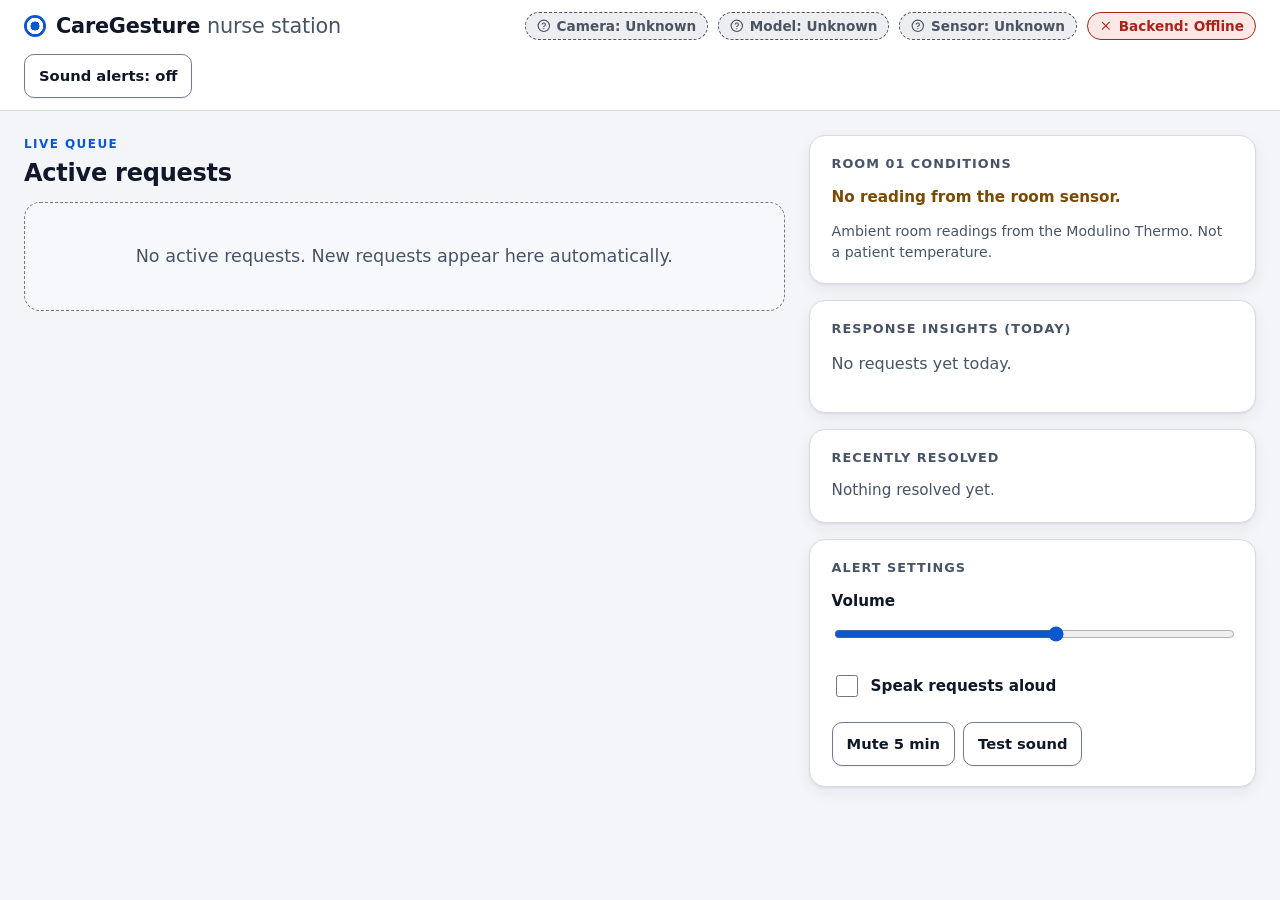
==== commit 2a6f2c37: "Improve sound alerts: patterns, repeats, mute, volume, speech Nurse page: distinct chime and urgent " ====
--- a/frontend/nurse.html
+++ b/frontend/nurse.html
@@ -4,7 +4,7 @@
   <meta charset="utf-8">
   <meta name="viewport" content="width=device-width, initial-scale=1">
   <title>CareGesture - Nurse station</title>
-  <link rel="stylesheet" href="styles.css?v=9">
+  <link rel="stylesheet" href="styles.css?v=10">
 </head>
 <body class="nurse">
   <div id="conn-banner" class="banner banner-danger" role="alert" hidden>
@@ -27,6 +27,7 @@
         <span id="active-count" class="count"></span>
       </div>
       <p id="notice" class="insight-callout" role="status" hidden></p>
+      <p id="sound-warning" class="insight-callout" role="status" hidden></p>
       <div id="active-list" class="request-list"></div>
       <p id="sr-announce" class="sr-only" aria-live="assertive"></p>
     </section>
@@ -46,6 +47,18 @@
       <section class="panel" aria-labelledby="resolved-title">
         <h2 id="resolved-title">Recently resolved</h2>
         <ol id="resolved-list" class="resolved-list"></ol>
+      </section>
+
+      <section class="panel" aria-labelledby="alerts-title">
+        <h2 id="alerts-title">Alert settings</h2>
+        <div class="alert-settings">
+          <label class="field"><span>Volume</span><input id="volume" type="range" min="10" max="100" step="5"></label>
+          <label class="check"><input id="speak" type="checkbox"><span>Speak requests aloud</span></label>
+          <div class="row">
+            <button id="mute-btn" class="btn btn-small" type="button" aria-pressed="false">Mute 5 min</button>
+            <button id="test-btn" class="btn btn-small" type="button">Test sound</button>
+          </div>
+        </div>
       </section>
     </aside>
   </main>
@@ -76,7 +89,6 @@
     let everConnected = false;
     let knownIds = null;
     const freshIds = new Set();
-    const overdueAlerted = new Set();
     const pending = new Set();
     const errors = new Map();
     let soundOn = false;
@@ -112,24 +124,174 @@
     }
 
     // ---------- alerts ----------
-    function beep(freq, ms) {
-      if (!soundOn || !audioCtx) return;
-      const osc = audioCtx.createOscillator();
-      const gain = audioCtx.createGain();
-      osc.frequency.value = freq;
-      gain.gain.value = 0.15;
-      osc.connect(gain).connect(audioCtx.destination);
-      osc.start();
-      osc.stop(audioCtx.currentTime + ms / 1000);
+    // Two distinct patterns so a nurse can tell them apart without looking:
+    //   chime  = a new request is waiting (repeats every 60 s until it is acknowledged)
+    //   urgent = a request is overdue (repeats every 20 s until it is acknowledged)
+    // Browsers only allow audio after a click or key press, so a saved "on" preference
+    // needs one tap after a reload. The button and a warning say so instead of failing silently.
+    const SOUND_KEY = 'caregesture_sound';
+    const NEW_REPEAT_MS = 60000;
+    const OVERDUE_REPEAT_MS = 20000;
+    const PATTERNS = {
+      chime: [[880, 0, 0.16], [1175, 0.2, 0.24]],
+      urgent: [[560, 0, 0.18], [560, 0.28, 0.18], [560, 0.56, 0.18], [420, 0.9, 0.3]],
+      test: [[660, 0, 0.14]],
+    };
+    const lastAlert = new Map();
+    const spoken = new Set();
+    let muteUntil = 0;
+    let volume = 0.6;
+    let speakOn = false;
+    try {
+      const v = Number(localStorage.getItem('caregesture_volume'));
+      if (v >= 0.1 && v <= 1) volume = v;
+      speakOn = localStorage.getItem('caregesture_speak') === '1';
+    } catch (err) { /* defaults */ }
+    const muted = () => Date.now() < muteUntil;
+
+    try { soundOn = localStorage.getItem(SOUND_KEY) === '1'; } catch (err) { soundOn = false; }
+
+    function ensureAudio() {
+      if (!soundOn) return;
+      if (!audioCtx) {
+        const Ctx = window.AudioContext || window.webkitAudioContext;
+        if (!Ctx) return;
+        audioCtx = new Ctx();
+        audioCtx.addEventListener('statechange', updateSoundUI);
+      }
+      if (audioCtx.state === 'suspended') audioCtx.resume().then(updateSoundUI, () => {});
+    }
+
+    function soundActive() {
+      return soundOn && !!audioCtx && audioCtx.state === 'running';
+    }
+
+    function play(name) {
+      if (!soundActive() || muted()) return;
+      const t0 = audioCtx.currentTime;
+      PATTERNS[name].forEach(([freq, offset, dur]) => {
+        const osc = audioCtx.createOscillator();
+        const gain = audioCtx.createGain();
+        osc.type = 'sine';
+        osc.frequency.value = freq;
+        // Short ramps avoid the click a hard start or stop makes.
+        gain.gain.setValueAtTime(0.0001, t0 + offset);
+        gain.gain.linearRampToValueAtTime(0.34 * volume, t0 + offset + 0.02);
+        gain.gain.linearRampToValueAtTime(0.0001, t0 + offset + dur);
+        osc.connect(gain).connect(audioCtx.destination);
+        osc.start(t0 + offset);
+        osc.stop(t0 + offset + dur + 0.02);
+      });
+    }
+
+    function speak(list) {
+      if (!speakOn || !('speechSynthesis' in window) || !list.length) return;
+      const text = list.length > 1 ? list.length + ' requests. ' + list.join('. ') : list[0];
+      const ut = new SpeechSynthesisUtterance(text);
+      ut.rate = 0.95;
+      ut.volume = volume;
+      // Let the tone finish first, then say what it was.
+      setTimeout(() => { window.speechSynthesis.cancel(); window.speechSynthesis.speak(ut); }, 1000);
+    }
+
+    function updateSoundUI() {
+      const btn = $('sound-toggle');
+      let label = 'Sound alerts: off';
+      if (soundOn) label = soundActive() ? 'Sound alerts: on' : 'Sound alerts: tap to activate';
+      if (btn.textContent !== label) btn.textContent = label;
+      btn.setAttribute('aria-pressed', String(soundActive()));
+      const isMuted = muted();
+      const mb = $('mute-btn');
+      const mlabel = isMuted ? 'Unmute' : 'Mute 5 min';
+      if (mb.textContent !== mlabel) mb.textContent = mlabel;
+      mb.setAttribute('aria-pressed', String(isMuted));
+      // A nurse who assumes sound is on will miss a request, so say it plainly.
+      const waiting = requests.filter((r) => r.status === 'new').length;
+      const warn = $('sound-warning');
+      warn.hidden = !isMuted && (soundActive() || waiting === 0);
+      if (!warn.hidden) {
+        warn.textContent = isMuted
+          ? 'Alerts muted until ' + u.formatClock(muteUntil) + '. New requests still appear in the list.'
+          : soundOn
+            ? 'Sound is waiting for a tap. Click anywhere on this page to turn alerts on.'
+            : 'Sound alerts are off. New requests will arrive silently.';
+      }
     }
 
     $('sound-toggle').addEventListener('click', () => {
       soundOn = !soundOn;
-      if (soundOn && !audioCtx) audioCtx = new (window.AudioContext || window.webkitAudioContext)();
-      $('sound-toggle').textContent = 'Sound alerts: ' + (soundOn ? 'on' : 'off');
-      $('sound-toggle').setAttribute('aria-pressed', String(soundOn));
-      if (soundOn) beep(660, 120);
+      try { localStorage.setItem(SOUND_KEY, soundOn ? '1' : '0'); } catch (err) { /* private mode */ }
+      lastAlert.clear();
+      if (soundOn) {
+        ensureAudio();
+        if (audioCtx) audioCtx.resume().then(() => { play('test'); updateSoundUI(); }, () => {});
+      }
+      updateSoundUI();
     });
+
+    // The first click or key press anywhere satisfies the browser's audio rule.
+    ['pointerdown', 'keydown'].forEach((evt) => document.addEventListener(evt, () => {
+      if (soundOn && !soundActive()) ensureAudio();
+    }, { passive: true }));
+
+    $('volume').value = Math.round(volume * 100);
+    $('volume').addEventListener('input', (ev) => { volume = Number(ev.target.value) / 100; });
+    $('volume').addEventListener('change', () => {
+      try { localStorage.setItem('caregesture_volume', String(volume)); } catch (err) { /* private mode */ }
+      play('chime'); // hear the new level
+    });
+    $('speak').checked = speakOn;
+    $('speak').addEventListener('change', (ev) => {
+      speakOn = ev.target.checked;
+      try { localStorage.setItem('caregesture_speak', speakOn ? '1' : '0'); } catch (err) { /* private mode */ }
+      if (speakOn) speak(['Spoken alerts on']);
+    });
+    $('mute-btn').addEventListener('click', () => {
+      muteUntil = muted() ? 0 : Date.now() + 5 * 60000;
+      updateSoundUI();
+    });
+    $('test-btn').addEventListener('click', () => {
+      if (!soundOn) { $('sound-toggle').click(); return; }
+      ensureAudio();
+      play('chime');
+      speak(['Test alert']);
+    });
+
+    // A hidden tab cannot be seen, so make its title flash while requests are waiting.
+    let titleFlip = false;
+    function titleFor(n) {
+      return titleFlip && n ? '\uD83D\uDD14 ' + n + ' waiting' : (n ? '(' + n + ') ' : '') + 'CareGesture - Nurse station';
+    }
+    setInterval(() => {
+      const n = requests.filter((r) => r.status === 'new').length;
+      titleFlip = document.hidden && n > 0 ? !titleFlip : false;
+      document.title = titleFor(n);
+    }, 1000);
+
+    updateSoundUI();
+
+    function remind(now) {
+      requests.forEach((r) => { if (r.status !== 'new') lastAlert.delete(r.id); });
+      if (!soundActive() || muted()) return;
+      let pattern = null;
+      const phrases = [];
+      requests.forEach((r) => {
+        if (r.status !== 'new') return;
+        const overdue = isOverdue(r, now);
+        const last = lastAlert.get(r.id);
+        if (last === undefined || now - last >= (overdue ? OVERDUE_REPEAT_MS : NEW_REPEAT_MS)) {
+          lastAlert.set(r.id, now);
+          const key = r.id + (overdue ? ':overdue' : ':new');
+          if (!spoken.has(key)) {
+            spoken.add(key);
+            phrases.push((overdue ? 'Overdue. ' : '') + u.typeInfo(r.type).label + ', room ' + r.room_id);
+          }
+          if (overdue) pattern = 'urgent';
+          else if (pattern !== 'urgent') pattern = 'chime';
+        }
+      });
+      if (pattern) { play(pattern); speak(phrases); }
+    }
 
     function noticeChanges() {
       const ids = new Set(requests.map((r) => r.id));
@@ -138,19 +300,12 @@
           if (!knownIds.has(r.id) && r.status === 'new') {
             freshIds.add(r.id);
             setTimeout(() => freshIds.delete(r.id), 3000);
-            beep(880, 180);
             $('sr-announce').textContent = 'New ' + u.typeInfo(r.type).label + ' request from room ' + r.room_id;
           }
         });
       }
       knownIds = ids;
-      const now = Date.now();
-      requests.forEach((r) => {
-        if (isOverdue(r, now) && !overdueAlerted.has(r.id)) {
-          overdueAlerted.add(r.id);
-          beep(520, 400);
-        }
-      });
+      remind(Date.now());
     }
 
     function isOverdue(r, now) {
@@ -307,7 +462,7 @@
       }
       const newCount = active.filter((r) => r.status === 'new').length;
       $('active-count').textContent = active.length ? newCount + ' new · ' + active.length + ' open' : '';
-      document.title = (newCount ? '(' + newCount + ') ' : '') + 'CareGesture - Nurse station';
+      document.title = titleFor(newCount);
     }
 
     function renderEnvironment() {
@@ -391,6 +546,7 @@
     function render() {
       renderHealth();
       renderActive(false);
+      updateSoundUI();
       renderEnvironment();
       renderInsights();
       renderResolved();
@@ -409,7 +565,7 @@
         if (!btn) return;
         if (btn.dataset.mock === 'seed') api.mock.seedHistory();
         if (btn.dataset.mock === 'sensor') api.mock.setSensorOk(!api.mock.getFlags().sensorOk);
-        if (btn.dataset.mock === 'reset') { api.mock.reset(); knownIds = null; overdueAlerted.clear(); }
+        if (btn.dataset.mock === 'reset') { api.mock.reset(); knownIds = null; lastAlert.clear(); spoken.clear(); }
         sync();
       });
     }
--- a/frontend/styles.css
+++ b/frontend/styles.css
@@ -410,6 +410,13 @@
 .resolved-list li:first-child { padding-top: 0; }
 .resolved-list li:last-child { border-bottom: 0; padding-bottom: 0; }
 
+.alert-settings { display: grid; gap: 14px; }
+.alert-settings .field { display: grid; gap: 6px; font-weight: 600; font-size: 0.95rem; }
+.alert-settings input[type="range"] { width: 100%; min-height: 28px; accent-color: var(--accent); }
+.alert-settings .check { display: flex; align-items: center; gap: 10px; font-weight: 600; font-size: 0.95rem; min-height: 44px; }
+.alert-settings input[type="checkbox"] { width: 22px; height: 22px; accent-color: var(--accent); flex: none; }
+.alert-settings .row { display: flex; flex-wrap: wrap; gap: 8px; }
+
 /* =====================================================================
    Launcher
    ===================================================================== */
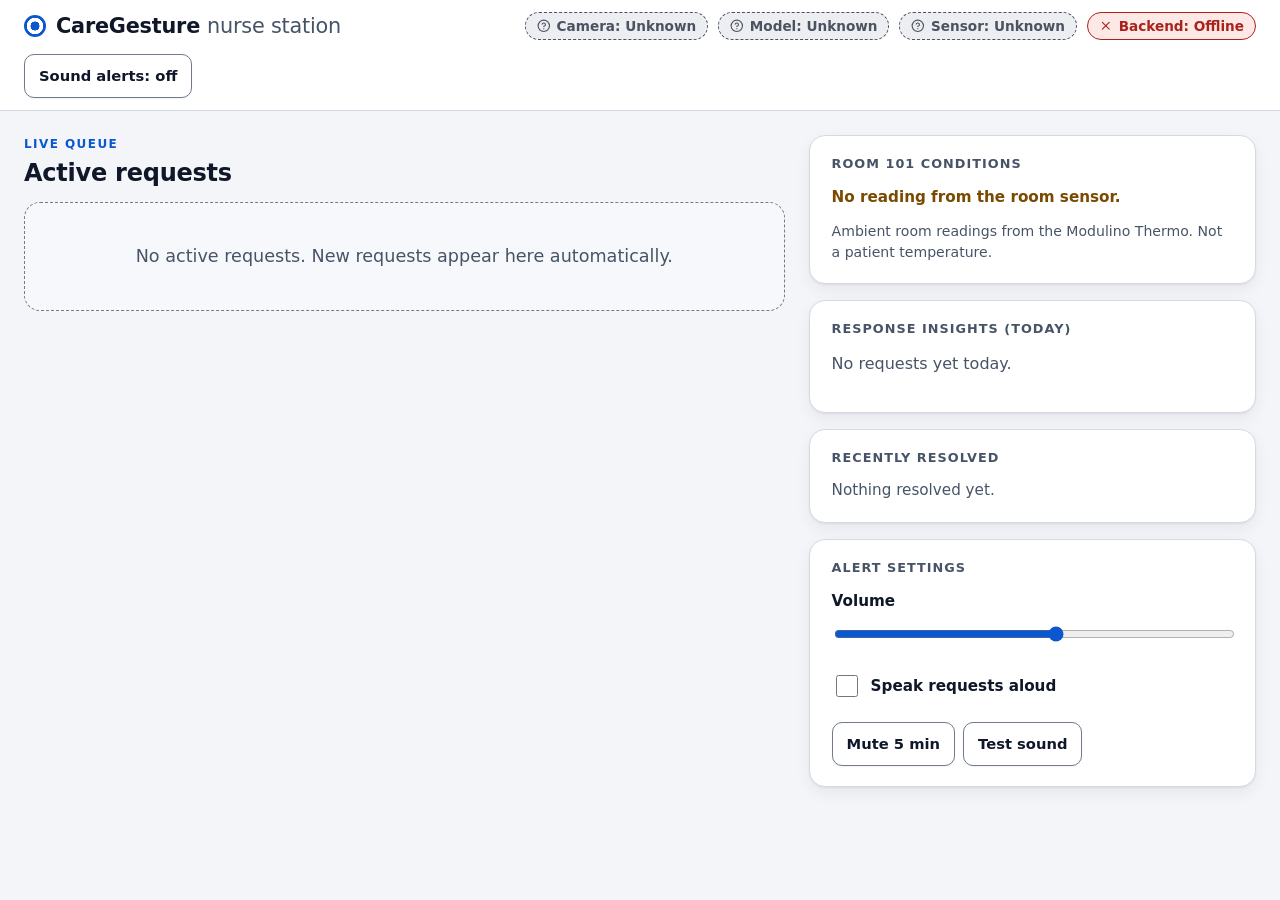
==== commit 4b042536: "Add nurse replies and escalation with a charge nurse view Backend: preset reply codes, POST /api/req" ====
--- a/frontend/nurse.html
+++ b/frontend/nurse.html
@@ -4,7 +4,7 @@
   <meta charset="utf-8">
   <meta name="viewport" content="width=device-width, initial-scale=1">
   <title>CareGesture - Nurse station</title>
-  <link rel="stylesheet" href="styles.css?v=10">
+  <link rel="stylesheet" href="styles.css?v=12">
 </head>
 <body class="nurse">
   <div id="conn-banner" class="banner banner-danger" role="alert" hidden>
@@ -14,8 +14,10 @@
     Demo mode: simulated data. Fictional rooms only. Not a clinical nurse-call system.
   </div>
 
+  <div id="esc-banner" class="banner banner-danger" role="alert" hidden></div>
+
   <header class="nurse-header">
-    <h1><span class="brand-mark" aria-hidden="true"></span><span>CareGesture <span class="h1-sub">nurse station</span></span></h1>
+    <h1><span class="brand-mark" aria-hidden="true"></span><span>CareGesture <span id="station-name" class="h1-sub">nurse station</span></span></h1>
     <div id="health" class="health" aria-label="System health"></div>
     <button id="sound-toggle" class="btn btn-small" aria-pressed="false">Sound alerts: off</button>
   </header>
@@ -23,7 +25,7 @@
   <main class="nurse-main">
     <section aria-labelledby="active-title">
       <div class="section-head">
-        <div><p class="eyebrow">Live queue</p><h2 id="active-title">Active requests</h2></div>
+        <div><p id="queue-eyebrow" class="eyebrow">Live queue</p><h2 id="active-title">Active requests</h2></div>
         <span id="active-count" class="count"></span>
       </div>
       <p id="notice" class="insight-callout" role="status" hidden></p>
@@ -73,7 +75,7 @@
     </div>
   </section>
 
-  <script src="api_client.js?v=9"></script>
+  <script src="api_client.js?v=11"></script>
   <script>
   (function () {
     'use strict';
@@ -93,8 +95,17 @@
     const errors = new Map();
     let soundOn = false;
     let audioCtx = null;
-
-    $('room-id').textContent = api.ROOM_ID;
+    // ?station=charge shows only escalated requests, as a second, simulated nurse station.
+    const CHARGE = new URLSearchParams(window.location.search).get('station') === 'charge';
+    const escSeen = new Set();
+
+    $('room-id').textContent = u.roomLabel(api.ROOM_ID);
+    if (CHARGE) {
+      document.body.classList.add('charge');
+      $('station-name').textContent = 'charge nurse';
+      $('queue-eyebrow').textContent = 'Escalated queue';
+      $('active-title').textContent = 'Escalated requests';
+    }
 
     // ---------- live updates ----------
     function onSnapshot(snap) {
@@ -127,14 +138,17 @@
     // Two distinct patterns so a nurse can tell them apart without looking:
     //   chime  = a new request is waiting (repeats every 60 s until it is acknowledged)
     //   urgent = a request is overdue (repeats every 20 s until it is acknowledged)
+    //   escalated = nobody answered; also alerting the charge nurse (repeats every 10 s)
     // Browsers only allow audio after a click or key press, so a saved "on" preference
     // needs one tap after a reload. The button and a warning say so instead of failing silently.
     const SOUND_KEY = 'caregesture_sound';
     const NEW_REPEAT_MS = 60000;
     const OVERDUE_REPEAT_MS = 20000;
+    const ESCALATED_REPEAT_MS = 10000;
     const PATTERNS = {
       chime: [[880, 0, 0.16], [1175, 0.2, 0.24]],
       urgent: [[560, 0, 0.18], [560, 0.28, 0.18], [560, 0.56, 0.18], [420, 0.9, 0.3]],
+      escalated: [[700, 0, 0.16], [500, 0.2, 0.16], [700, 0.4, 0.16], [500, 0.6, 0.16], [700, 0.8, 0.16], [500, 1.0, 0.32]],
       test: [[660, 0, 0.14]],
     };
     const lastAlert = new Map();
@@ -206,15 +220,16 @@
       if (mb.textContent !== mlabel) mb.textContent = mlabel;
       mb.setAttribute('aria-pressed', String(isMuted));
       // A nurse who assumes sound is on will miss a request, so say it plainly.
-      const waiting = requests.filter((r) => r.status === 'new').length;
+      const waiting = watched(Date.now()).length;
       const warn = $('sound-warning');
       warn.hidden = !isMuted && (soundActive() || waiting === 0);
       if (!warn.hidden) {
-        warn.textContent = isMuted
+        const text = isMuted
           ? 'Alerts muted until ' + u.formatClock(muteUntil) + '. New requests still appear in the list.'
           : soundOn
             ? 'Sound is waiting for a tap. Click anywhere on this page to turn alerts on.'
             : 'Sound alerts are off. New requests will arrive silently.';
+        if (warn.textContent !== text) warn.textContent = text;
       }
     }
 
@@ -260,34 +275,52 @@
     // A hidden tab cannot be seen, so make its title flash while requests are waiting.
     let titleFlip = false;
     function titleFor(n) {
-      return titleFlip && n ? '\uD83D\uDD14 ' + n + ' waiting' : (n ? '(' + n + ') ' : '') + 'CareGesture - Nurse station';
+      return titleFlip && n ? '\uD83D\uDD14 ' + n + ' waiting' : (n ? '(' + n + ') ' : '') + 'CareGesture - ' + (CHARGE ? 'Charge nurse' : 'Nurse station');
     }
     setInterval(() => {
-      const n = requests.filter((r) => r.status === 'new').length;
+      const n = watched(Date.now()).length;
       titleFlip = document.hidden && n > 0 ? !titleFlip : false;
       document.title = titleFor(n);
     }, 1000);
 
     updateSoundUI();
 
+    // Level 1 = new, 2 = overdue, 3 = escalated (nobody answered). Demo thresholds, not clinical rules.
+    function levelOf(r, now) {
+      if (r.status !== 'new' || !r.local_created_ms) return 1;
+      const age = now - r.local_created_ms;
+      return age >= api.ESCALATE_MS ? 3 : age > api.OVERDUE_MS ? 2 : 1;
+    }
+
+    function isOverdue(r, now) {
+      return levelOf(r, now) >= 2;
+    }
+
+    // The new requests this station is responsible for. The charge station only sees escalated ones.
+    function watched(now) {
+      return requests.filter((r) => r.status === 'new' && (!CHARGE || levelOf(r, now) === 3));
+    }
+
     function remind(now) {
       requests.forEach((r) => { if (r.status !== 'new') lastAlert.delete(r.id); });
       if (!soundActive() || muted()) return;
+      const order = { chime: 1, urgent: 2, escalated: 3 };
       let pattern = null;
       const phrases = [];
-      requests.forEach((r) => {
-        if (r.status !== 'new') return;
-        const overdue = isOverdue(r, now);
+      watched(now).forEach((r) => {
+        const level = levelOf(r, now);
         const last = lastAlert.get(r.id);
-        if (last === undefined || now - last >= (overdue ? OVERDUE_REPEAT_MS : NEW_REPEAT_MS)) {
+        const every = level === 3 ? ESCALATED_REPEAT_MS : level === 2 ? OVERDUE_REPEAT_MS : NEW_REPEAT_MS;
+        if (last === undefined || now - last >= every) {
           lastAlert.set(r.id, now);
-          const key = r.id + (overdue ? ':overdue' : ':new');
+          const key = r.id + ':' + level;
           if (!spoken.has(key)) {
             spoken.add(key);
-            phrases.push((overdue ? 'Overdue. ' : '') + u.typeInfo(r.type).label + ', room ' + r.room_id);
+            const what = u.typeInfo(r.type).label + ', room ' + u.roomLabel(r.room_id);
+            phrases.push(level === 3 ? 'Escalated. ' + what : level === 2 ? 'Overdue. ' + what : what);
           }
-          if (overdue) pattern = 'urgent';
-          else if (pattern !== 'urgent') pattern = 'chime';
+          const name = level === 3 ? 'escalated' : level === 2 ? 'urgent' : 'chime';
+          if (!pattern || order[name] > order[pattern]) pattern = name;
         }
       });
       if (pattern) { play(pattern); speak(phrases); }
@@ -295,25 +328,59 @@
 
     function noticeChanges() {
       const ids = new Set(requests.map((r) => r.id));
-      if (knownIds) {
+      const now = Date.now();
+      if (knownIds && !CHARGE) {
         requests.forEach((r) => {
           if (!knownIds.has(r.id) && r.status === 'new') {
             freshIds.add(r.id);
             setTimeout(() => freshIds.delete(r.id), 3000);
-            $('sr-announce').textContent = 'New ' + u.typeInfo(r.type).label + ' request from room ' + r.room_id;
+            $('sr-announce').textContent = 'New ' + u.typeInfo(r.type).label + ' request from room ' + u.roomLabel(r.room_id);
           }
         });
       }
       knownIds = ids;
-      remind(Date.now());
-    }
-
-    function isOverdue(r, now) {
-      return r.status === 'new' && r.created_ms && now - r.created_ms > api.OVERDUE_MS;
+      watched(now).forEach((r) => {
+        if (levelOf(r, now) === 3 && !escSeen.has(r.id)) {
+          escSeen.add(r.id);
+          $('sr-announce').textContent = 'Escalated: ' + u.typeInfo(r.type).label + ' request from room ' + u.roomLabel(r.room_id) + ' has not been answered';
+        }
+      });
+      remind(now);
     }
 
     // ---------- actions ----------
+    async function sendReply(id, code) {
+      if (pending.has(id)) return;
+      pending.add(id);
+      errors.delete(id);
+      renderActive(true);
+      try {
+        await api.replyRequest(id, code);
+        await live.refresh(); // the card shows what the backend stored, never a guess
+      } catch (err) {
+        const routeMissing = err.status === 405 || (err.status === 404 && err.detail === 'Not Found');
+        if (routeMissing) {
+          errors.set(id, 'Replies need a backend update (POST /api/requests/{id}/reply).');
+        } else if (err.status === 409) {
+          showNotice('Request ' + id + ' is already resolved, so it cannot be replied to.');
+        } else if (err.status === 404) {
+          showNotice('Request ' + id + ' no longer exists on the backend.');
+        } else {
+          errors.set(id, 'Could not send the reply. Check the connection and try again.');
+        }
+        await live.refresh();
+      } finally {
+        pending.delete(id);
+        renderActive(true);
+      }
+    }
+
     $('active-list').addEventListener('click', async (ev) => {
+      const replyBtn = ev.target.closest('button[data-reply]');
+      if (replyBtn) {
+        sendReply(replyBtn.dataset.id, replyBtn.dataset.reply);
+        return;
+      }
       const btn = ev.target.closest('button[data-action]');
       if (!btn) return;
       const id = btn.dataset.id;
@@ -375,12 +442,15 @@
     }
 
     function sortActive(list, now) {
-      const rank = (r) => (isOverdue(r, now) ? 0 : r.status === 'new' ? 1 : 2);
+      const rank = (r) => {
+        const level = levelOf(r, now);
+        return level === 3 ? 0 : level === 2 ? 1 : r.status === 'new' ? 2 : 3;
+      };
       return list.slice().sort((a, b) => {
         const ra = rank(a), rb = rank(b);
         if (ra !== rb) return ra - rb;
-        if (ra === 0) return (a.created_ms || 0) - (b.created_ms || 0); // overdue: oldest first
-        if (ra === 1) return (b.created_ms || 0) - (a.created_ms || 0); // new: newest first
+        if (ra <= 1) return (a.created_ms || 0) - (b.created_ms || 0);  // escalated / overdue: oldest first
+        if (ra === 2) return (b.created_ms || 0) - (a.created_ms || 0); // new: newest first
         return (a.created_ms || 0) - (b.created_ms || 0);              // acknowledged: oldest first
       });
     }
@@ -399,37 +469,68 @@
         Math.round(env.humidity_pct) + '% humidity</div>';
     }
 
+    function replyLabel(code) {
+      return api.REPLIES[code] ? api.REPLIES[code].label : code;
+    }
+
+    function repliedLine(r) {
+      if (!r.reply) return '';
+      return '<div class="req-replied">' + api.ICONS.check + '<span>Sent to patient: ' + u.escapeHtml(replyLabel(r.reply)) +
+        (r.reply_ms ? ' · ' + u.formatClock(r.reply_ms) : '') + '</span></div>';
+    }
+
+    // Preset replies only. Replying to a new request also acknowledges it (the backend does both).
+    function replyRow(r, busy) {
+      const options = api.REPLY_OPTIONS[r.type] || [];
+      if (!options.length) return '';
+      return '<div class="req-replies" role="group" aria-label="Reply to patient">' +
+        '<span class="req-replies-label">Reply to patient</span>' +
+        options.map((code) =>
+          '<button type="button" class="btn btn-small" data-id="' + u.escapeHtml(r.id) + '" data-reply="' + code + '"' +
+          ' data-focus-key="reply-' + u.escapeHtml(r.id) + '-' + code + '" aria-pressed="' + (r.reply === code) + '"' +
+          (busy ? ' disabled' : '') + '>' + u.escapeHtml(replyLabel(code)) + '</button>'
+        ).join('') +
+      '</div>';
+    }
+
     function card(r, now) {
       const t = u.typeInfo(r.type);
-      const overdue = isOverdue(r, now);
+      const level = levelOf(r, now);
+      const overdue = level >= 2;
       const busy = pending.has(r.id);
       const action = r.status === 'new' ? 'acknowledged' : 'resolved';
       const actionLabel = busy ? 'Saving...' : r.status === 'new' ? 'Acknowledge' : 'Resolve';
       const btnClass = r.status === 'new' ? 'btn btn-primary' : 'btn btn-ok';
       const err = errors.get(r.id);
-      const sinceMs = r.status === 'new' ? r.created_ms : r.acknowledged_ms;
+      const sinceMs = r.status === 'new' ? r.local_created_ms : r.acknowledged_ms;
       const waitLabel = r.status === 'new' ? 'Waiting' : 'Acknowledged';
       const waitText = sinceMs ? '<span class="req-wait">' + waitLabel + ' <span data-since="' + sinceMs + '">' +
         u.formatDuration(now - sinceMs) + '</span></span>' : '';
       return '' +
-        '<article class="req-card status-' + r.status + (overdue ? ' overdue' : '') + (freshIds.has(r.id) ? ' fresh' : '') + '"' +
-        ' aria-label="' + u.escapeHtml(t.label + ' request, room ' + r.room_id + ', ' + r.status) + '">' +
+        '<article class="req-card status-' + r.status + (overdue ? ' overdue' : '') + (level === 3 ? ' escalated' : '') + (freshIds.has(r.id) ? ' fresh' : '') + '"' +
+        ' aria-label="' + u.escapeHtml(t.label + ' request, room ' + u.roomLabel(r.room_id) + ', ' + (level === 3 ? 'escalated, ' : '') + r.status) + '">' +
           '<div class="req-top">' +
             '<span class="req-icon" aria-hidden="true">' + t.symbol + '</span>' +
             '<div><div class="req-type">' + u.escapeHtml(t.label) + '</div>' +
-            '<div class="req-room">Room ' + u.escapeHtml(r.room_id) + ' · ' + u.escapeHtml(r.id) + '</div></div>' +
+            '<div class="req-room">Room ' + u.escapeHtml(u.roomLabel(r.room_id)) + ' · ' + u.escapeHtml(r.id) + '</div></div>' +
             '<div class="req-badges">' +
-              // Overdue already implies new, so one badge says it.
-              (overdue ? '<span class="badge badge-overdue">Overdue</span>'
+              // Escalated implies overdue implies new, so one badge says the highest level.
+              (level === 3 ? '<span class="badge badge-escalated">Escalated</span>'
+                : overdue ? '<span class="badge badge-overdue">Overdue</span>'
                 : '<span class="badge badge-' + r.status + '">' + (r.status === 'new' ? 'New' : 'Acknowledged') + '</span>') +
             '</div>' +
           '</div>' +
           '<div class="req-meta"><span>Requested ' + u.formatClock(r.created_ms) + '</span>' + waitText + '</div>' +
+          (level === 3 ? '<div class="req-escalation">' + (CHARGE
+            ? 'The first station has not answered this request.'
+            : 'No answer yet: the charge nurse station is also being alerted.') + '</div>' : '') +
           envLine(r, now) +
           '<div class="req-actions">' +
             '<button class="' + btnClass + '" data-id="' + u.escapeHtml(r.id) + '" data-action="' + action + '"' +
             ' data-focus-key="card-' + u.escapeHtml(r.id) + '"' + (busy ? ' disabled' : '') + '>' + actionLabel + '</button>' +
           '</div>' +
+          repliedLine(r) +
+          replyRow(r, busy) +
           (err ? '<p class="req-error" role="alert">' + u.escapeHtml(err) + '</p>' : '') +
         '</article>';
     }
@@ -437,10 +538,10 @@
     let lastActiveSig = '';
     function renderActive(force) {
       const now = Date.now();
-      const active = sortActive(requests.filter((r) => r.status !== 'resolved'), now);
+      const active = sortActive(requests.filter((r) => r.status !== 'resolved' && (!CHARGE || levelOf(r, now) === 3)), now);
       const envKey = env ? [env.temperature_c, env.humidity_pct, u.isEnvironmentStale(env, now)].join('|') : 'none';
       const sig = JSON.stringify([
-        active.map((r) => [r.id, r.status, isOverdue(r, now), freshIds.has(r.id)]),
+        active.map((r) => [r.id, r.status, levelOf(r, now), r.reply, freshIds.has(r.id)]),
         [...pending], [...errors], envKey,
       ]);
       const list = $('active-list');
@@ -450,7 +551,9 @@
           ? document.activeElement.dataset.focusKey : null;
         list.innerHTML = active.length
           ? active.map((r) => card(r, now)).join('')
-          : '<div class="empty">No active requests. New requests appear here automatically.</div>';
+          : '<div class="empty">' + (CHARGE
+              ? 'No escalated requests. A request appears here when the first station has not answered in time.'
+              : 'No active requests. New requests appear here automatically.') + '</div>';
         if (focusKey) {
           const el = list.querySelector('[data-focus-key="' + CSS.escape(focusKey) + '"]');
           if (el) el.focus();
@@ -537,13 +640,28 @@
         ? done.map((r) => {
             const t = u.typeInfo(r.type);
             const took = r.resolved_ms && r.created_ms ? ' (took ' + u.formatDuration(r.resolved_ms - r.created_ms) + ')' : '';
-            return '<li><strong>' + u.escapeHtml(t.label) + '</strong> · Room ' + u.escapeHtml(r.room_id) +
+            return '<li><strong>' + u.escapeHtml(t.label) + '</strong> · Room ' + u.escapeHtml(u.roomLabel(r.room_id)) +
               ' · resolved ' + u.formatClock(r.resolved_ms || r.created_ms) + took + '</li>';
           }).join('')
         : '<li class="muted">Nothing resolved yet.</li>';
     }
 
+    function renderEscalation() {
+      const now = Date.now();
+      const n = requests.filter((r) => levelOf(r, now) === 3).length;
+      const el = $('esc-banner');
+      el.hidden = n === 0;
+      if (n) {
+        const text = CHARGE
+          ? n + (n === 1 ? ' request has' : ' requests have') + ' not been answered. Please respond now.'
+          : n + (n === 1 ? ' request is' : ' requests are') + ' escalated to the charge nurse. Please respond now.';
+        // Only write when the text changed: a live region rewritten every second is read out every second.
+        if (el.textContent !== text) el.textContent = text;
+      }
+    }
+
     function render() {
+      renderEscalation();
       renderHealth();
       renderActive(false);
       updateSoundUI();
@@ -565,7 +683,7 @@
         if (!btn) return;
         if (btn.dataset.mock === 'seed') api.mock.seedHistory();
         if (btn.dataset.mock === 'sensor') api.mock.setSensorOk(!api.mock.getFlags().sensorOk);
-        if (btn.dataset.mock === 'reset') { api.mock.reset(); knownIds = null; lastAlert.clear(); spoken.clear(); }
+        if (btn.dataset.mock === 'reset') { api.mock.reset(); knownIds = null; lastAlert.clear(); spoken.clear(); escSeen.clear(); }
         sync();
       });
     }
--- a/frontend/styles.css
+++ b/frontend/styles.css
@@ -107,6 +107,7 @@
 .badge-acknowledged { background: var(--warn-bg); color: var(--warn); border-color: var(--warn); }
 .badge-resolved { background: var(--ok-bg); color: var(--ok); border-color: var(--ok); }
 .badge-overdue { background: var(--danger); color: #fff; }
+.badge-escalated { background: #6b0f0a; color: #fff; }
 /* Healthy is the quiet state: plain text and a green tick. Only faults get a filled chip. */
 .chip-ok { padding-inline: 4px; color: var(--muted); font-weight: 600; }
 .chip-ok .icon { color: var(--ok); stroke-width: 3; }
@@ -250,6 +251,11 @@
   background: var(--info-bg); color: var(--info); font-size: 1.75rem; line-height: 1;
 }
 .last-msg { font-size: 1.3rem; margin: 10px 0 20px; }
+.reply-block { margin: 14px 0 0; padding: 14px 18px; border-radius: var(--radius); background: var(--info-bg); border: 1.5px solid var(--info); color: var(--info); }
+.reply-label { font-size: 0.8rem; font-weight: 800; text-transform: uppercase; letter-spacing: 0.1em; }
+.reply-text { margin-top: 4px; font-size: clamp(1.5rem, 4vw, 2.2rem); font-weight: 800; line-height: 1.2; color: var(--text); }
+.reply-time { margin-top: 4px; font-size: 0.95rem; color: var(--muted); }
+.reply-banner { grid-area: reply; margin: 0; padding: 18px 24px; border-radius: var(--radius-lg); box-shadow: var(--shadow-raised); }
 /* Request pipeline. The line shimmers only while the request is still in progress. */
 .steps {
   --progress: 0%; list-style: none; position: relative; padding: 0; margin: 0;
@@ -312,6 +318,7 @@
   .state-panel { grid-area: state; }
   .last-request { grid-area: last; }
   .guide { grid-area: guide; }
+  .patient main:has(#reply-banner:not([hidden])) { grid-template-areas: "reply guide" "state guide" "last guide"; }
   .guide-list { grid-template-columns: 1fr; }
 }
 /* Tablet: three narrow cards, so stack hand over meaning. */
@@ -387,6 +394,14 @@
 .req-env.stale { background: var(--warn-bg); color: var(--warn); font-weight: 700; }
 .req-actions { display: flex; gap: 10px; flex-wrap: wrap; }
 .req-actions .btn { min-width: 148px; }
+.req-replies { grid-column: 1 / -1; display: flex; flex-wrap: wrap; align-items: center; gap: 8px; padding-top: 12px; border-top: 1px solid var(--border); }
+.req-replies-label { flex: none; margin-right: 4px; font-size: 0.8rem; font-weight: 700; text-transform: uppercase; letter-spacing: 0.08em; color: var(--muted); }
+.req-replied { grid-column: 1 / -1; display: flex; align-items: center; gap: 8px; font-weight: 700; color: var(--ok); }
+.req-replied .icon { stroke-width: 3; }
+.req-escalation { grid-column: 1 / -1; padding: 8px 12px; border-radius: var(--radius-sm); background: #6b0f0a; color: #fff; font-weight: 700; }
+.req-card.escalated { --stripe: #6b0f0a; border: 2px solid #6b0f0a; animation: escalate 1.6s ease-in-out infinite; }
+@keyframes escalate { 0%, 100% { box-shadow: inset 6px 0 0 var(--stripe), var(--shadow), 0 0 0 0 rgba(107, 15, 10, 0.45); } 50% { box-shadow: inset 6px 0 0 var(--stripe), var(--shadow), 0 0 0 8px rgba(107, 15, 10, 0); } }
+.charge .nurse-header { border-bottom: 4px solid #6b0f0a; }
 .req-error { margin: 0; color: var(--danger); font-weight: 700; }
 
 .env-big { display: flex; gap: 32px; flex-wrap: wrap; }
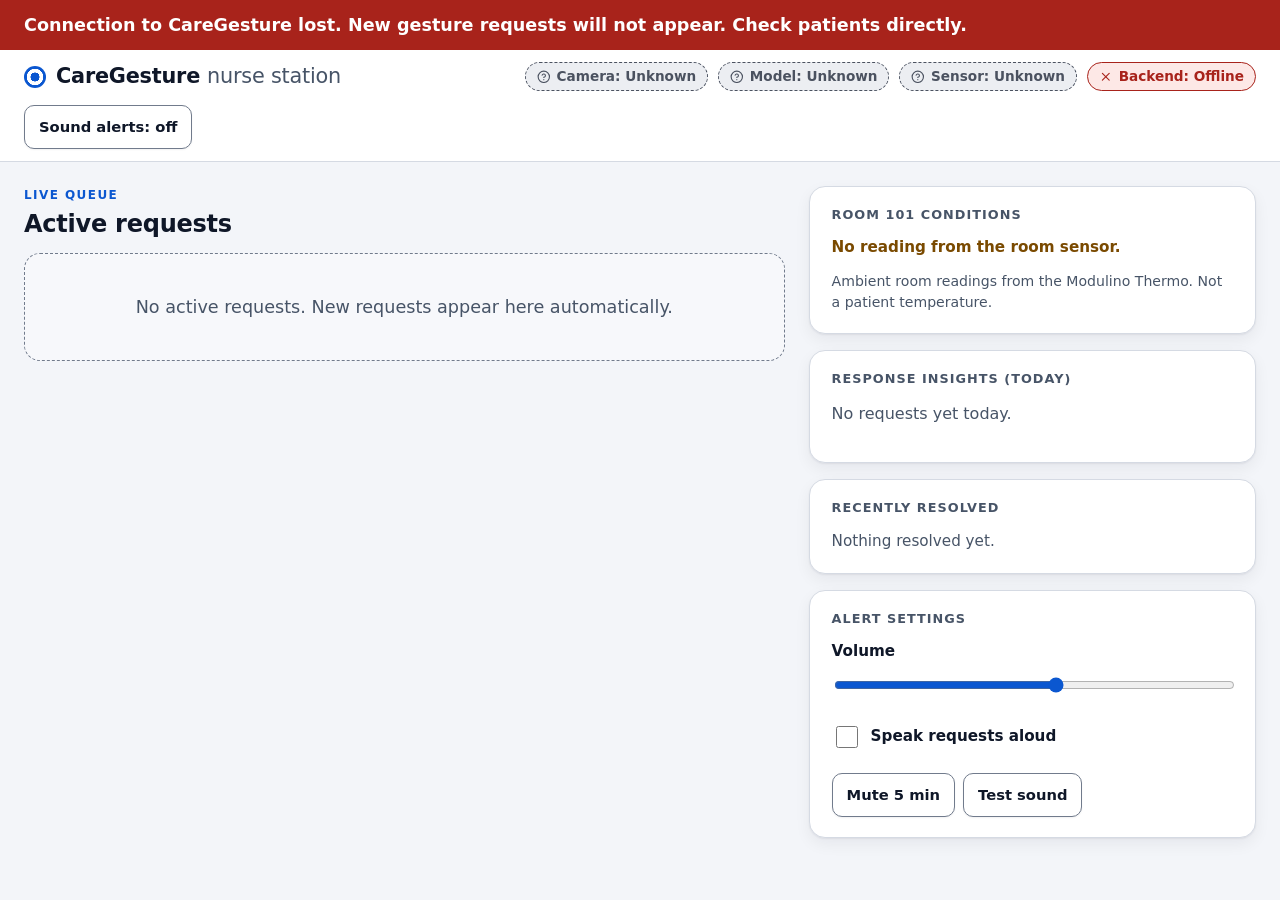
==== commit c27cebbb: "Reject replies that do not fit the request type; warn on room mismatch Backend: a reply must be one " ====
--- a/frontend/nurse.html
+++ b/frontend/nurse.html
@@ -4,7 +4,7 @@
   <meta charset="utf-8">
   <meta name="viewport" content="width=device-width, initial-scale=1">
   <title>CareGesture - Nurse station</title>
-  <link rel="stylesheet" href="styles.css?v=12">
+  <link rel="stylesheet" href="styles.css?v=13">
 </head>
 <body class="nurse">
   <div id="conn-banner" class="banner banner-danger" role="alert" hidden>
--- a/frontend/styles.css
+++ b/frontend/styles.css
@@ -73,6 +73,7 @@
 /* ---------- banners ---------- */
 .banner { padding: 12px var(--gutter); font-weight: 700; font-size: 1.1rem; }
 .banner-danger { background: var(--danger); color: #fff; }
+.banner-warn { background: var(--warn-bg); color: var(--warn); border-bottom: 1px solid var(--warn); font-size: 1rem; }
 .banner-demo { background: var(--ink); color: var(--ink-text); font-weight: 600; font-size: 0.9rem; padding: 8px var(--gutter); }
 
 /* ---------- buttons ---------- */
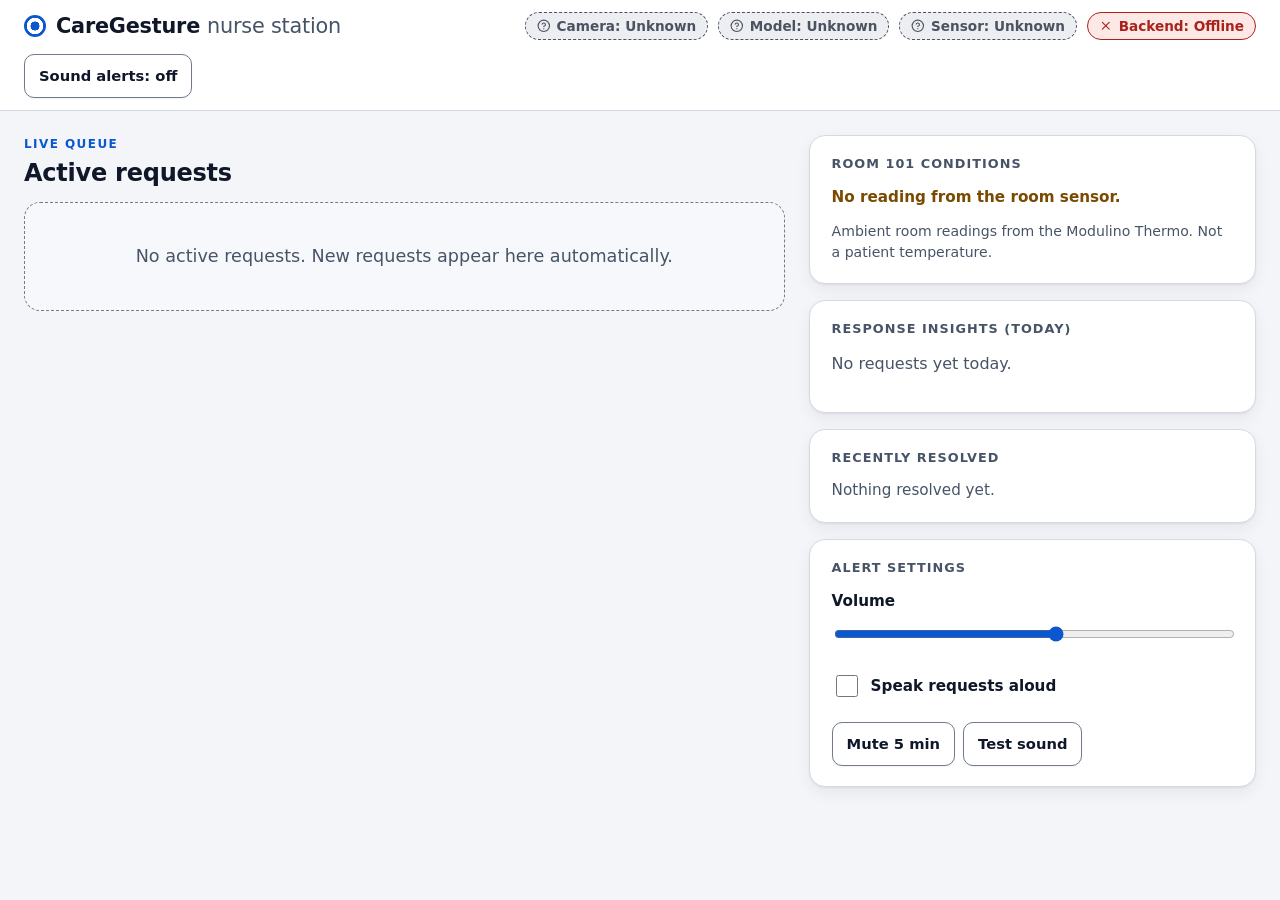
==== commit 80cfd395: "Fix unrecognized-attempts chip label to match the backend's 5 minute window" ====
--- a/frontend/nurse.html
+++ b/frontend/nurse.html
@@ -435,7 +435,7 @@
       const attempts = detection ? detection.failed_attempts_recent : null;
       if (attempts !== null && attempts !== undefined) {
         const cls = attempts >= 3 ? 'warn' : 'ok';
-        html += '<span class="chip chip-' + cls + '">Unrecognized attempts (10 min): ' + attempts + '</span>';
+        html += '<span class="chip chip-' + cls + '">Unrecognized attempts (5 min):' + attempts + '</span>';
       }
       $('health').innerHTML = html;
       $('conn-banner').hidden = !(everConnected && failures >= 2) && !(failures >= 3);
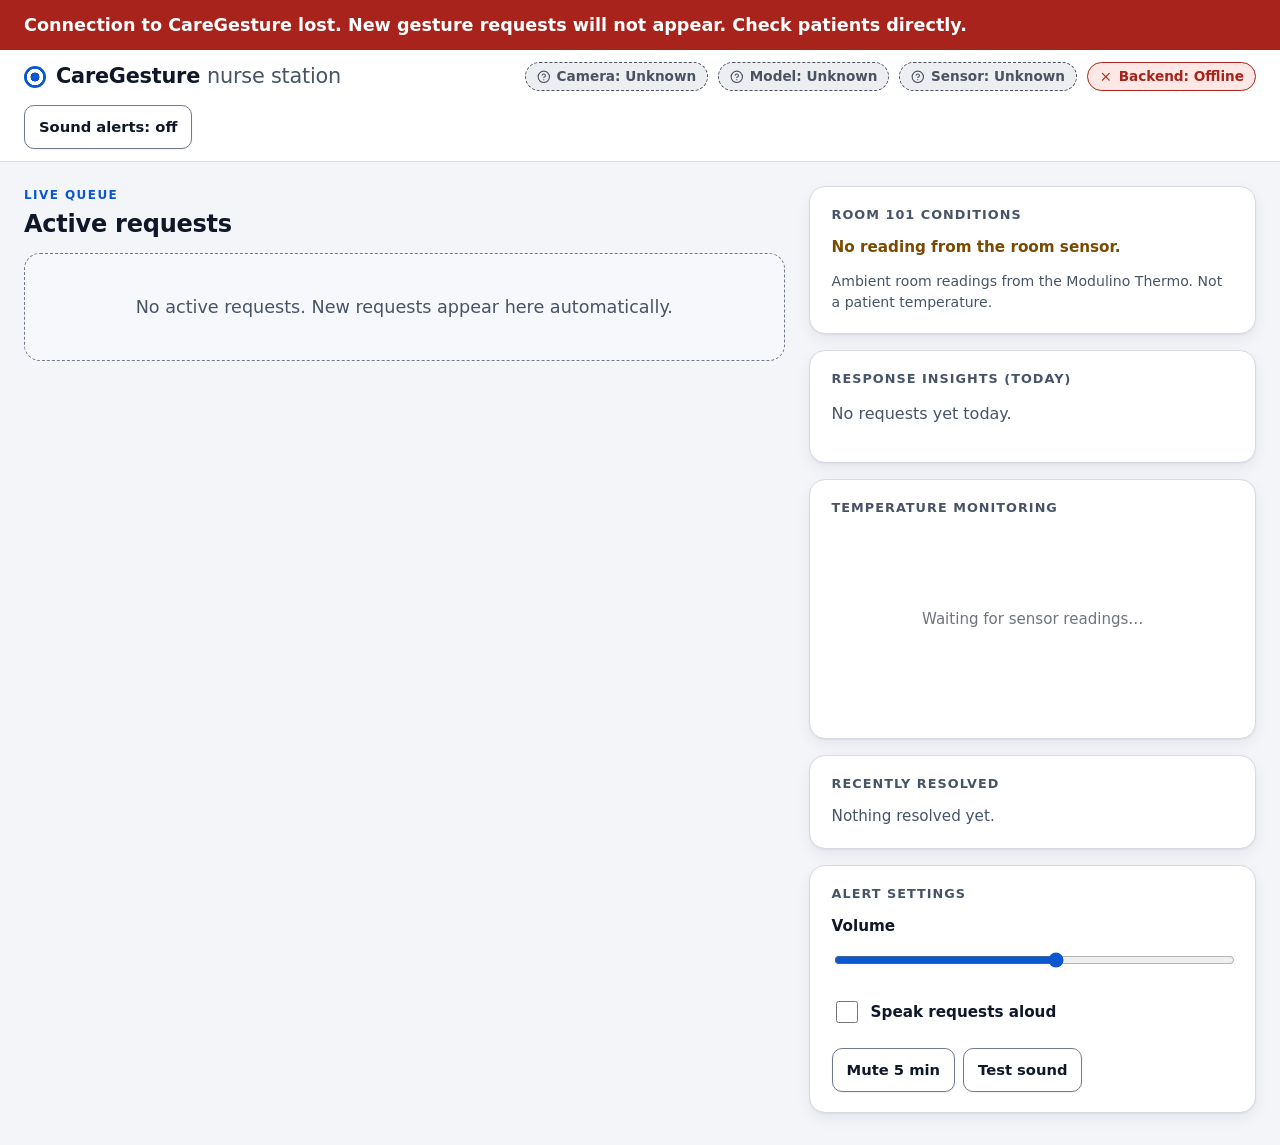
==== commit 53ce10fc: "add logging of temperature data and timestamps in api_client.js, add line plot for temperature in nu" ====
--- a/frontend/nurse.html
+++ b/frontend/nurse.html
@@ -44,6 +44,11 @@
       <section class="panel" aria-labelledby="insight-title">
         <h2 id="insight-title">Response insights (today)</h2>
         <div id="insights"></div>
+      </section>
+
+      <section class="panel" aria-labelledby="chart-title">
+        <h2 id="chart-title">Temperature Monitoring</h2>
+        <svg id="line-chart"></svg>
       </section>
 
       <section class="panel" aria-labelledby="resolved-title">
@@ -632,6 +637,84 @@
         '<tbody>' + body + '</tbody></table>' + callout + note;
     }
 
+    function renderChart() {
+      const svg = $('line-chart');
+      if (!svg) return;
+
+      const history = api.getTemperatureHistory ? api.getTemperatureHistory() : [];
+      const W = 320;
+      const H = 150;
+      const pad = { top: 18, right: 14, bottom: 24, left: 38 };
+      const plotW = W - pad.left - pad.right;
+      const plotH = H - pad.top - pad.bottom;
+
+      svg.setAttribute('viewBox', `0 0 ${W} ${H}`);
+      svg.setAttribute('role', 'img');
+      svg.style.width = '100%';
+      svg.style.height = 'auto';
+      svg.style.display = 'block';
+
+      if (history.length === 0) {
+        svg.setAttribute('aria-label', 'No temperature measurements recorded yet');
+        svg.innerHTML =
+          `<text x="${W / 2}" y="${H / 2}" text-anchor="middle" fill="currentColor" opacity="0.6" font-size="12">` +
+          `Waiting for sensor readings…</text>`;
+        return;
+      }
+
+      const temps = history.map((d) => d.c);
+      const rawMin = Math.min(...temps);
+      const rawMax = Math.max(...temps);
+      // Pad the Y-axis by at least ±0.5 °C so flat lines still sit nicely in the middle
+      const mid = (rawMin + rawMax) / 2;
+      const halfSpan = Math.max((rawMax - rawMin) / 2 + 0.3, 0.5);
+      const minY = Math.floor((mid - halfSpan) * 10) / 10;
+      const maxY = Math.ceil((mid + halfSpan) * 10) / 10;
+      const spanY = maxY - minY || 1;
+
+      const t0 = history[0].t;
+      const t1 = history[history.length - 1].t;
+      const spanT = Math.max(t1 - t0, 1000);
+
+      const xOf = (t) => pad.left + ((t - t0) / spanT) * plotW;
+      const yOf = (c) => pad.top + plotH - ((c - minY) / spanY) * plotH;
+
+      const points = history.map((d) => `${xOf(d.t).toFixed(1)},${yOf(d.c).toFixed(1)}`);
+      const last = history[history.length - 1];
+      const lastX = xOf(last.t).toFixed(1);
+      const lastY = yOf(last.c).toFixed(1);
+
+      const startLabel = u.formatClock(t0);
+      const endLabel = u.formatClock(t1);
+      const midY = ((minY + maxY) / 2).toFixed(1);
+
+      svg.setAttribute('aria-label', `Room temperature line chart, latest ${last.c.toFixed(1)} degrees Celsius`);
+
+      svg.innerHTML = `
+        <!-- Horizontal grid lines & Y-axis labels -->
+        <line x1="${pad.left}" y1="${pad.top}" x2="${W - pad.right}" y2="${pad.top}" stroke="currentColor" stroke-opacity="0.12" />
+        <line x1="${pad.left}" y1="${pad.top + plotH / 2}" x2="${W - pad.right}" y2="${pad.top + plotH / 2}" stroke="currentColor" stroke-opacity="0.12" stroke-dasharray="3 3" />
+        <line x1="${pad.left}" y1="${pad.top + plotH}" x2="${W - pad.right}" y2="${pad.top + plotH}" stroke="currentColor" stroke-opacity="0.2" />
+
+        <text x="${pad.left - 6}" y="${pad.top + 4}" text-anchor="end" fill="currentColor" opacity="0.65" font-size="10">${maxY.toFixed(1)}°</text>
+        <text x="${pad.left - 6}" y="${pad.top + plotH / 2 + 3}" text-anchor="end" fill="currentColor" opacity="0.65" font-size="10">${midY}°</text>
+        <text x="${pad.left - 6}" y="${pad.top + plotH + 3}" text-anchor="end" fill="currentColor" opacity="0.65" font-size="10">${minY.toFixed(1)}°</text>
+
+        <!-- X-axis time labels -->
+        <text x="${pad.left}" y="${H - 6}" text-anchor="start" fill="currentColor" opacity="0.65" font-size="10">${u.escapeHtml(startLabel)}</text>
+        <text x="${W - pad.right}" y="${H - 6}" text-anchor="end" fill="currentColor" opacity="0.65" font-size="10">${u.escapeHtml(endLabel)}</text>
+
+        <!-- Temperature trend line -->
+        ${history.length > 1
+          ? `<polyline fill="none" stroke="#0f766e" stroke-width="2" stroke-linecap="round" stroke-linejoin="round" points="${points.join(' ')}" />`
+          : ''}
+
+        <!-- Latest reading marker & value -->
+        <circle cx="${lastX}" cy="${lastY}" r="3.5" fill="#0f766e" />
+        <text x="${Math.min(Number(lastX), W - pad.right - 28)}" y="${Math.max(Number(lastY) - 7, 11)}" fill="#0f766e" font-weight="600" font-size="11">${last.c.toFixed(1)} °C</text>
+      `;
+    }
+
     function renderResolved() {
       const done = requests.filter((r) => r.status === 'resolved')
         .sort((a, b) => (b.resolved_ms || b.created_ms || 0) - (a.resolved_ms || a.created_ms || 0))
@@ -667,6 +750,7 @@
       updateSoundUI();
       renderEnvironment();
       renderInsights();
+      renderChart();
       renderResolved();
     }
 
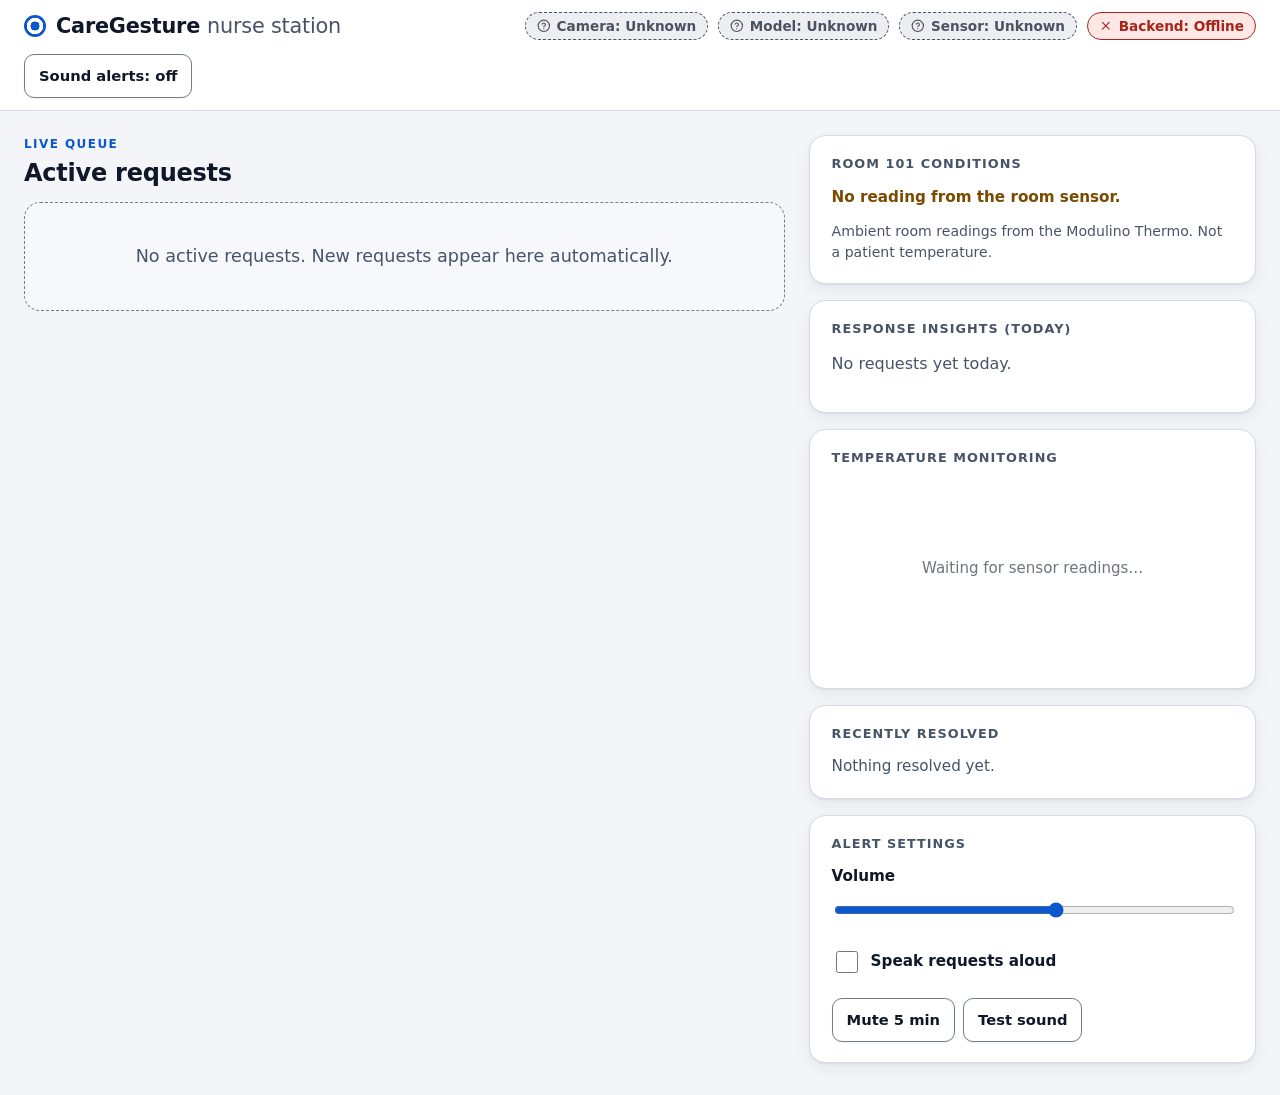
==== commit f661ded6: "fix spacing issue" ====
--- a/frontend/nurse.html
+++ b/frontend/nurse.html
@@ -711,7 +711,7 @@
 
         <!-- Latest reading marker & value -->
         <circle cx="${lastX}" cy="${lastY}" r="3.5" fill="#0f766e" />
-        <text x="${Math.min(Number(lastX), W - pad.right - 28)}" y="${Math.max(Number(lastY) - 7, 11)}" fill="#0f766e" font-weight="600" font-size="11">${last.c.toFixed(1)} °C</text>
+        <text x="${Math.min(Number(lastX), W - pad.right - 90)}" y="${pad.top - 7}" fill="#0f766e" font-weight="600" font-size="11">Currently ${last.c.toFixed(1)} °C</text>
       `;
     }
 
